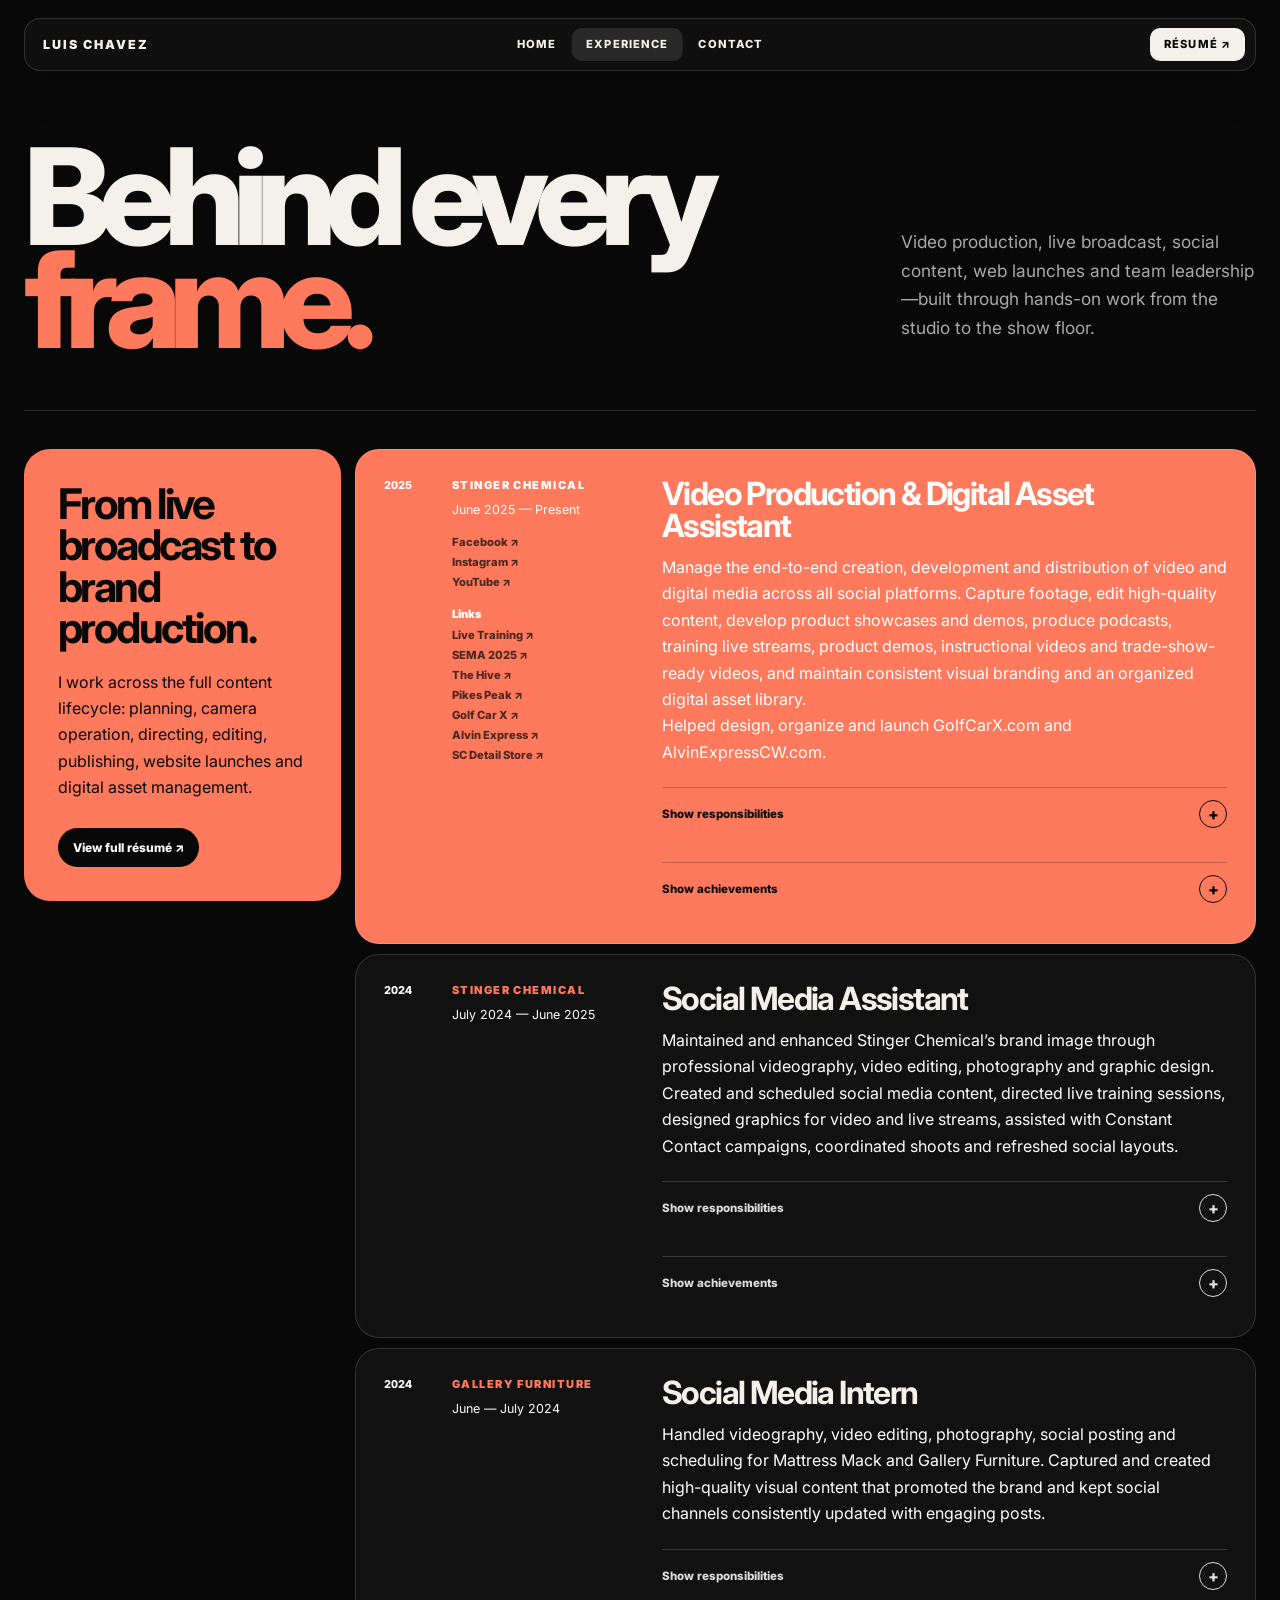
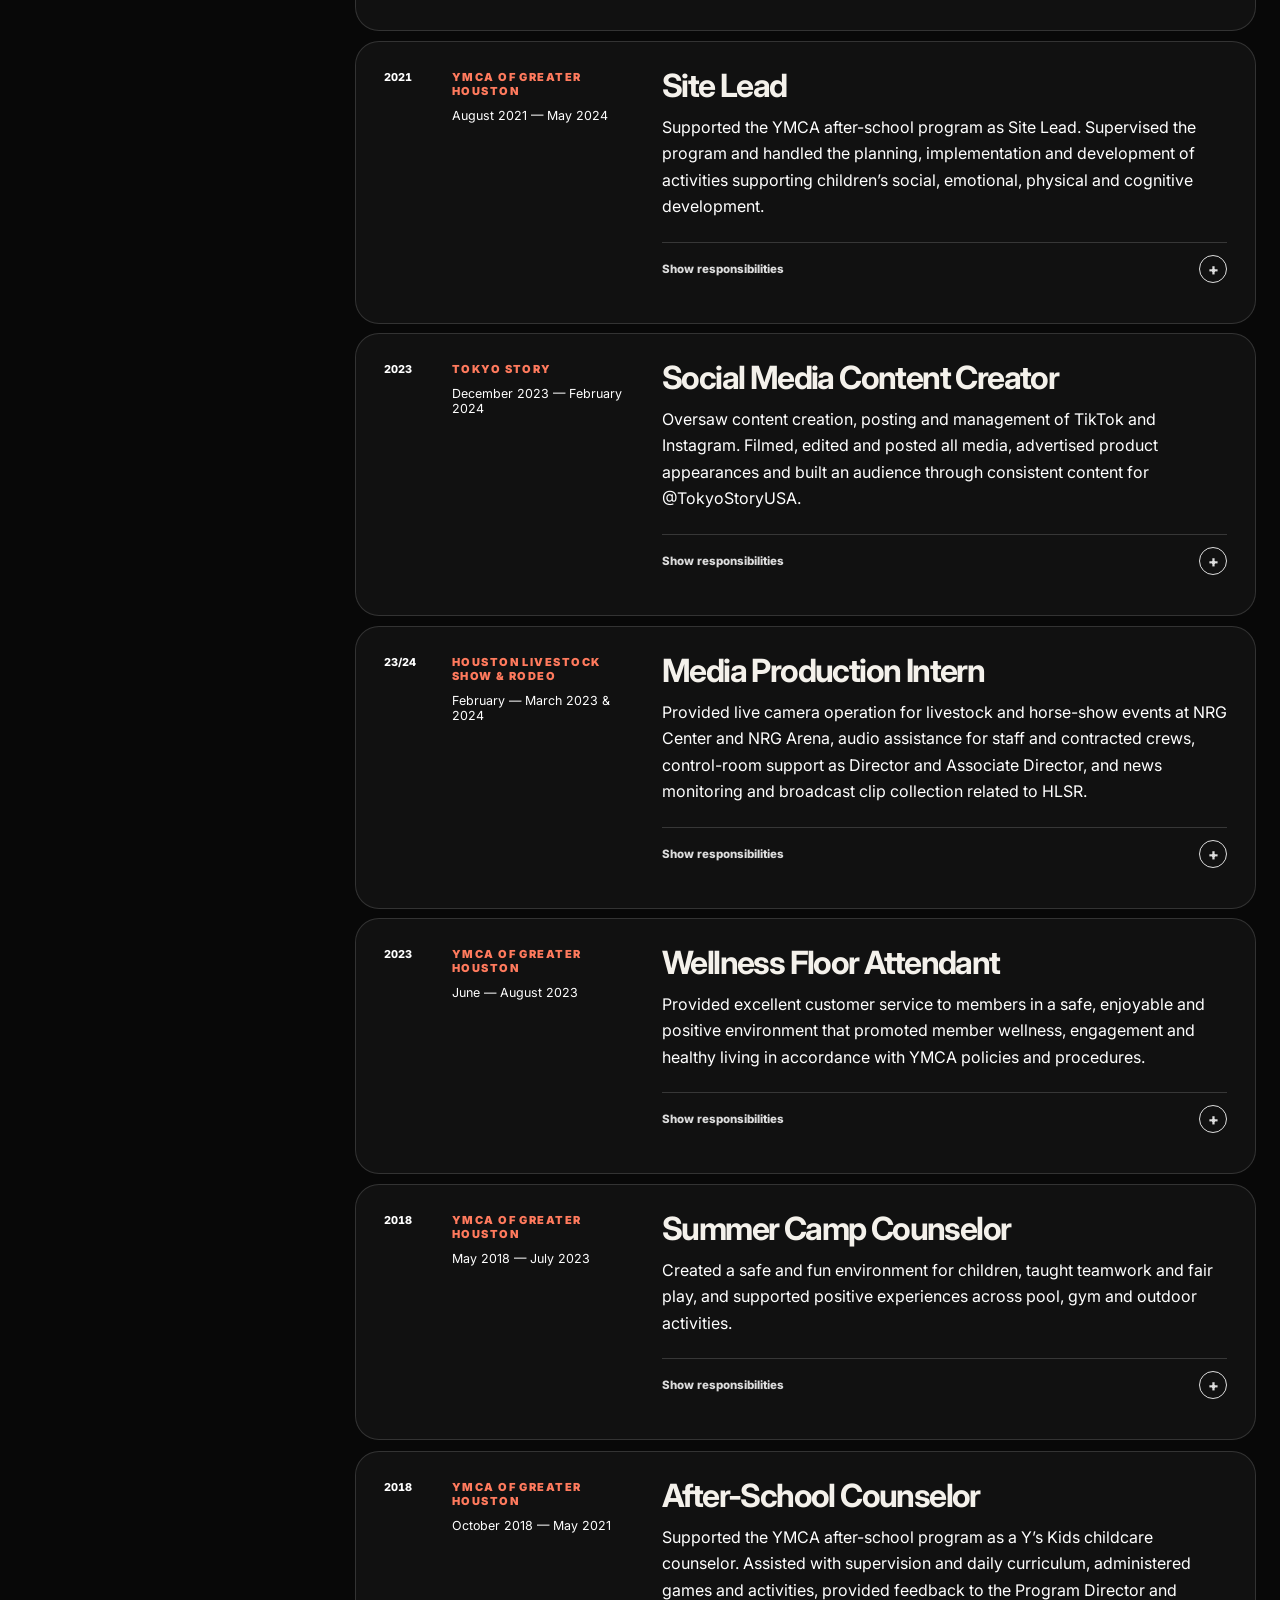
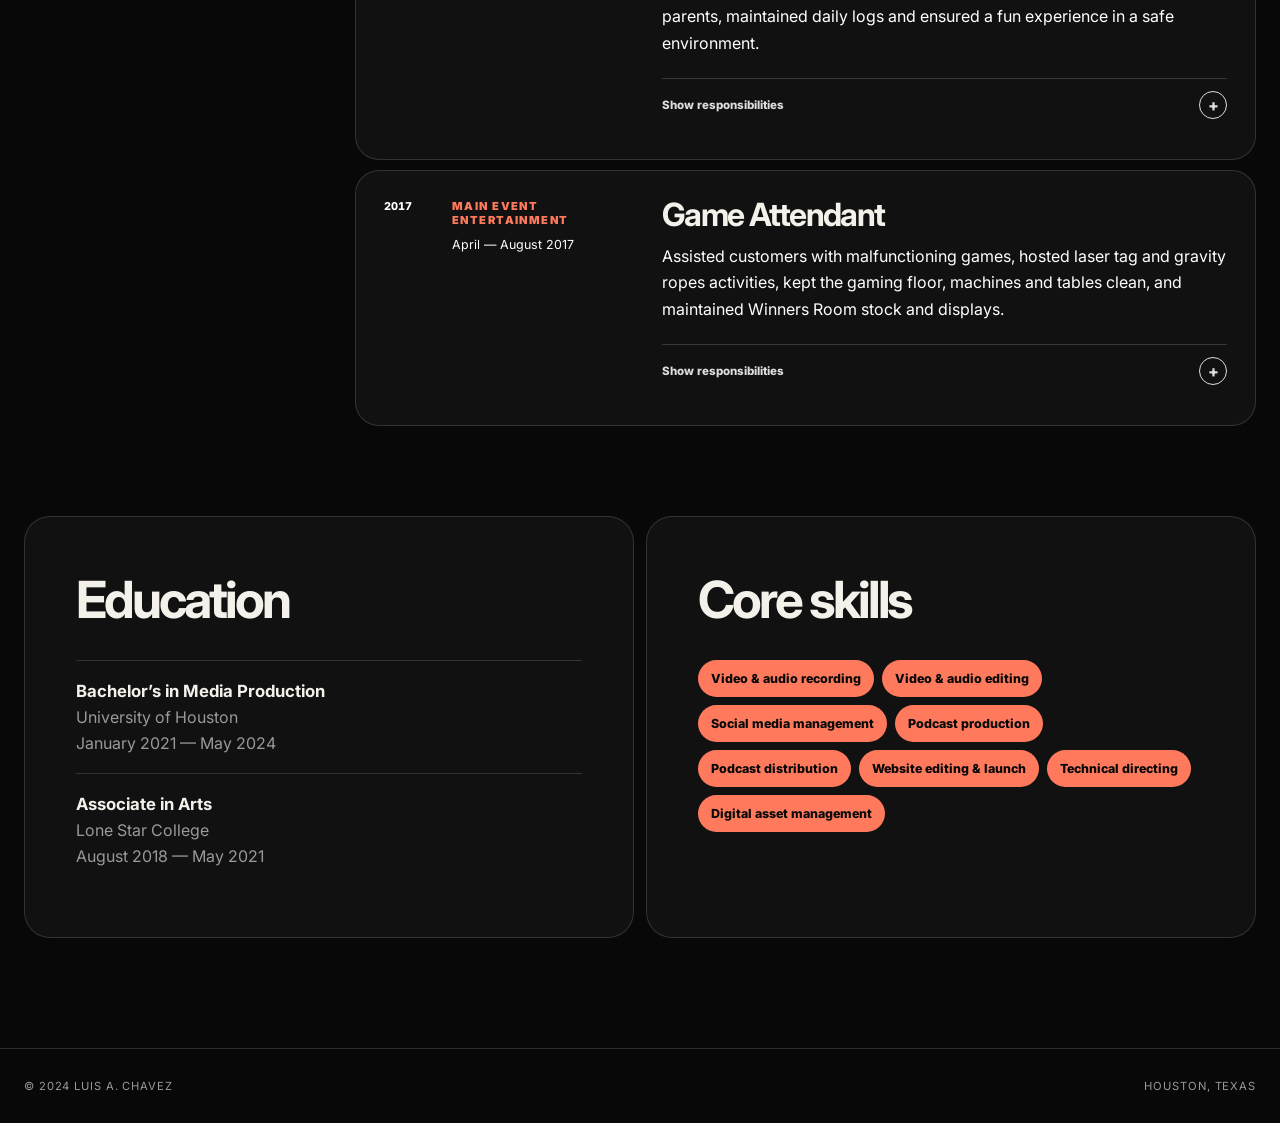
==== experience.html @ 6d3840b0 "New Portfolio Layout" ====
<!doctype html>
<html lang="en">
<head>
  <meta charset="utf-8">
  <meta name="viewport" content="width=device-width,initial-scale=1">
  <meta name="description" content="Professional experience of Houston media production specialist Luis Chavez.">
  <title>Experience — Luis Chavez</title>
  <link rel="preconnect" href="https://fonts.googleapis.com">
  <link rel="preconnect" href="https://fonts.gstatic.com" crossorigin>
  <link href="https://fonts.googleapis.com/css2?family=Inter:wght@400;600;800;900&display=swap" rel="stylesheet">
  <link rel="stylesheet" href="styles.css">
</head>
<body>
  <header class="site-header">
    <nav class="nav-shell" aria-label="Primary navigation">
      <a class="brand" href="index.html">Luis Chavez</a>
      <div class="nav-links nav-center">
        <a class="nav-link" href="index.html">Home</a>
        <a class="nav-link active" href="experience.html">Experience</a>
        <button class="contact-trigger" type="button">Contact</button>
      </div>
      <a class="resume-link" href="assets/Luis-Chavez-Resume.pdf" target="_blank">Résumé ↗</a>
    </nav>
  </header>

  <main class="experience-page">
    <section class="experience-hero">
      <h1>Behind every<br><em>frame.</em></h1>
      <p>Video production, live broadcast, social content, web launches and team leadership—built through hands-on work from the studio to the show floor.</p>
    </section>

    <section class="career-layout">
      <aside class="career-summary">
        <h2>From live broadcast to brand production.</h2>
        <p>I work across the full content lifecycle: planning, camera operation, directing, editing, publishing, website launches and digital asset management.</p>
        <a href="assets/Luis-Chavez-Resume.pdf" target="_blank">View full résumé ↗</a>
      </aside>

      <div class="experience-list" aria-label="Professional experience">
        <article class="role featured-role">
          <span class="role-number">2025</span>
          <div class="role-meta"><span class="role-company">Stinger Chemical</span><span class="role-date">June 2025 — Present</span><div class="company-links"><a href="https://www.facebook.com/StingerChemicals/" target="_blank" rel="noopener">Facebook ↗</a><a href="https://www.instagram.com/stingerchemicals" target="_blank" rel="noopener">Instagram ↗</a><a href="https://www.youtube.com/@stingerchemical" target="_blank" rel="noopener">YouTube ↗</a></div><div class="role-work-links"><span>Links</span><a href="https://www.youtube.com/@stingerchemical/streams" target="_blank" rel="noopener">Live Training ↗</a><a href="https://www.youtube.com/live/Hy9Nc084BDc?si=Mvj7WKtp6MxL7tVA" target="_blank" rel="noopener">SEMA 2025 ↗</a><a href="https://youtube.com/playlist?list=PLmn5A3rLXNUBpi6mNTQ6FqtA9tXo6eHY5&amp;si=DA62KOtz_3HTT7ke" target="_blank" rel="noopener">The Hive ↗</a><a href="https://youtu.be/uBp9tTCdJpw?si=ZR0ub0nMTmma9aj3" target="_blank" rel="noopener">Pikes Peak ↗</a><a href="https://www.golfcarx.com/" target="_blank" rel="noopener">Golf Car X ↗</a><a href="https://alvinexpresscw.com/" target="_blank" rel="noopener">Alvin Express ↗</a><a href="https://www.instagram.com/scdetailstore" target="_blank" rel="noopener">SC Detail Store ↗</a></div></div>
          <div class="role-content"><h2>Video Production & Digital Asset Assistant</h2><p>Manage the end-to-end creation, development and distribution of video and digital media across all social platforms. Capture footage, edit high-quality content, develop product showcases and demos, produce podcasts, training live streams, product demos, instructional videos and trade-show-ready videos, and maintain consistent visual branding and an organized digital asset library.</p><p>Helped design, organize and launch GolfCarX.com and AlvinExpressCW.com.</p><ul class="role-highlights" data-label="responsibilities"><li>Supportive Script Editor</li><li>Content Manager/Creator</li><li>Digital Asset Manager</li><li>Media Training when Needed</li></ul><ul class="role-highlights" data-label="achievements"><li>Organized All Video Assets</li><li>Maintain Audience Retention and Growth</li><li>SEMA 2025</li><li>Edit and Release Pikes Peak Documentary</li><li>Launch Golf Car X Website</li><li>Launched the <a href="https://www.instagram.com/scdetailstore" target="_blank" rel="noopener">SC Detail Store Instagram page ↗</a></li><li>Fully Feature Complete Podcast Studio</li><li>Gain Monetization on Instagram</li></ul></div>
        </article>

        <article class="role">
          <span class="role-number">2024</span>
          <div class="role-meta"><span class="role-company">Stinger Chemical</span><span class="role-date">July 2024 — June 2025</span></div>
          <div class="role-content"><h2>Social Media Assistant</h2><p>Maintained and enhanced Stinger Chemical’s brand image through professional videography, video editing, photography and graphic design. Created and scheduled social media content, directed live training sessions, designed graphics for video and live streams, assisted with Constant Contact campaigns, coordinated shoots and refreshed social layouts.</p><ul class="role-highlights" data-label="responsibilities"><li>Technical Director</li><li>Script Writer</li><li>Content Manager/Creator</li></ul><ul class="role-highlights" data-label="achievements"><li>Launched The Hive podcast</li><li>Launched Live Training</li><li>Established a uniform social footprint</li><li>Consolidated social platforms</li></ul></div>
        </article>

        <article class="role">
          <span class="role-number">2024</span>
          <div class="role-meta"><span class="role-company">Gallery Furniture</span><span class="role-date">June — July 2024</span></div>
          <div class="role-content"><h2>Social Media Intern</h2><p>Handled videography, video editing, photography, social posting and scheduling for Mattress Mack and Gallery Furniture. Captured and created high-quality visual content that promoted the brand and kept social channels consistently updated with engaging posts.</p><ul class="role-highlights"><li>Videography</li><li>Video Editing</li><li>Photography</li><li>Social Posting</li><li>Content Scheduling</li></ul></div>
        </article>

        <article class="role">
          <span class="role-number">2021</span>
          <div class="role-meta"><span class="role-company">YMCA of Greater Houston</span><span class="role-date">August 2021 — May 2024</span></div>
          <div class="role-content"><h2>Site Lead</h2><p>Supported the YMCA after-school program as Site Lead. Supervised the program and handled the planning, implementation and development of activities supporting children’s social, emotional, physical and cognitive development.</p><ul class="role-highlights"><li>Program Supervision</li><li>Activity Planning</li><li>Program Implementation</li><li>Child Development Support</li></ul></div>
        </article>

        <article class="role">
          <span class="role-number">2023</span>
          <div class="role-meta"><span class="role-company">Tokyo Story</span><span class="role-date">December 2023 — February 2024</span></div>
          <div class="role-content"><h2>Social Media Content Creator</h2><p>Oversaw content creation, posting and management of TikTok and Instagram. Filmed, edited and posted all media, advertised product appearances and built an audience through consistent content for @TokyoStoryUSA.</p><ul class="role-highlights"><li>Content Creation</li><li>Filming & Editing</li><li>TikTok Management</li><li>Instagram Management</li><li>Product Promotion</li></ul></div>
        </article>

        <article class="role">
          <span class="role-number">23/24</span>
          <div class="role-meta"><span class="role-company">Houston Livestock Show & Rodeo</span><span class="role-date">February — March 2023 & 2024</span></div>
          <div class="role-content"><h2>Media Production Intern</h2><p>Provided live camera operation for livestock and horse-show events at NRG Center and NRG Arena, audio assistance for staff and contracted crews, control-room support as Director and Associate Director, and news monitoring and broadcast clip collection related to HLSR.</p><ul class="role-highlights"><li>Live Camera Operation</li><li>Audio Assistance</li><li>Director</li><li>Associate Director</li><li>News Monitoring</li><li>Broadcast Clip Collection</li></ul></div>
        </article>

        <article class="role">
          <span class="role-number">2023</span>
          <div class="role-meta"><span class="role-company">YMCA of Greater Houston</span><span class="role-date">June — August 2023</span></div>
          <div class="role-content"><h2>Wellness Floor Attendant</h2><p>Provided excellent customer service to members in a safe, enjoyable and positive environment that promoted member wellness, engagement and healthy living in accordance with YMCA policies and procedures.</p><ul class="role-highlights"><li>Customer Service</li><li>Member Wellness</li><li>Member Engagement</li><li>Safe Environment</li></ul></div>
        </article>

        <article class="role">
          <span class="role-number">2018</span>
          <div class="role-meta"><span class="role-company">YMCA of Greater Houston</span><span class="role-date">May 2018 — July 2023</span></div>
          <div class="role-content"><h2>Summer Camp Counselor</h2><p>Created a safe and fun environment for children, taught teamwork and fair play, and supported positive experiences across pool, gym and outdoor activities.</p><ul class="role-highlights"><li>Safe Camp Environment</li><li>Teamwork Skills</li><li>Fair Play</li><li>Pool, Gym & Outdoor Activities</li></ul></div>
        </article>

        <article class="role">
          <span class="role-number">2018</span>
          <div class="role-meta"><span class="role-company">YMCA of Greater Houston</span><span class="role-date">October 2018 — May 2021</span></div>
          <div class="role-content"><h2>After-School Counselor</h2><p>Supported the YMCA after-school program as a Y’s Kids childcare counselor. Assisted with supervision and daily curriculum, administered games and activities, provided feedback to the Program Director and parents, maintained daily logs and ensured a fun experience in a safe environment.</p><ul class="role-highlights"><li>Participant Supervision</li><li>Games & Activities</li><li>Daily Curriculum</li><li>Parent Feedback</li><li>Daily Logs</li></ul></div>
        </article>

        <article class="role">
          <span class="role-number">2017</span>
          <div class="role-meta"><span class="role-company">Main Event Entertainment</span><span class="role-date">April — August 2017</span></div>
          <div class="role-content"><h2>Game Attendant</h2><p>Assisted customers with malfunctioning games, hosted laser tag and gravity ropes activities, kept the gaming floor, machines and tables clean, and maintained Winners Room stock and displays.</p><ul class="role-highlights"><li>Game Assistance</li><li>Laser Tag Host</li><li>Gravity Ropes Host</li><li>Floor Maintenance</li><li>Winners Room Stock</li></ul></div>
        </article>
      </div>
    </section>

    <section class="resume-details">
      <div class="education-panel"><h2>Education</h2><div class="education-item"><strong>Bachelor’s in Media Production</strong><span>University of Houston</span><span>January 2021 — May 2024</span></div><div class="education-item"><strong>Associate in Arts</strong><span>Lone Star College</span><span>August 2018 — May 2021</span></div></div>
      <div class="capabilities-panel"><h2>Core skills</h2><div class="capability-list"><span>Video & audio recording</span><span>Video & audio editing</span><span>Social media management</span><span>Podcast production</span><span>Podcast distribution</span><span>Website editing & launch</span><span>Technical directing</span><span>Digital asset management</span></div></div>
    </section>
  </main>

  <footer class="site-footer"><span>© 2024 Luis A. Chavez</span><span>Houston, Texas</span></footer>
  <div class="contact-modal" role="dialog" aria-modal="true" aria-labelledby="contact-title" aria-hidden="true"><div class="modal-card"><button class="modal-close" type="button" aria-label="Close contact dialog">×</button><h2 id="contact-title">Get in touch.</h2><p>Open to full-time opportunities, production collaborations and conversations about compelling visual work.</p><div class="contact-actions"><a href="mailto:luischaveza05@gmail.com">Email Luis</a><a href="tel:+17138268886">Call Luis</a><a href="https://www.linkedin.com/in/luis-chavez-1a1b941b1/" target="_blank" rel="noopener">LinkedIn ↗</a><a href="https://www.youtube.com/@lac2517" target="_blank" rel="noopener">YouTube ↗</a></div></div></div>
  <script src="site.js"></script>
</body>
</html>
---- styles.css ----
:root{--ink:#080808;--surface:#111;--paper:#f4f1eb;--pink:#ff5d73;--muted:#999;--line:rgba(255,255,255,.15);--radius:28px}*{box-sizing:border-box}html{scroll-behavior:smooth}body{margin:0;background:var(--ink);color:var(--paper);font-family:Inter,"Helvetica Neue",Arial,sans-serif;font-synthesis:none}body.modal-open{overflow:hidden}a{color:inherit}button,a{touch-action:manipulation}.site-header{position:fixed;top:0;left:0;right:0;z-index:50;padding:18px 24px}.nav-shell{max-width:1440px;margin:auto;display:flex;align-items:center;justify-content:space-between;gap:24px;padding:9px 10px 9px 18px;background:rgba(18,18,18,.72);border:1px solid rgba(255,255,255,.14);border-radius:16px;box-shadow:0 12px 40px rgba(0,0,0,.22);backdrop-filter:blur(22px) saturate(150%)}.brand{text-decoration:none;font-size:.78rem;font-weight:900;letter-spacing:.16em;text-transform:uppercase}.brand:before{content:"●";margin-right:9px;color:var(--pink)}.nav-links{display:flex;align-items:center;gap:2px}.nav-link,.contact-trigger,.resume-link{border:0;background:transparent;color:var(--paper);padding:11px 14px;border-radius:10px;text-decoration:none;font:800 .7rem/1 Inter,sans-serif;letter-spacing:.1em;text-transform:uppercase;cursor:pointer;transition:background .2s,color .2s}.nav-link:hover,.contact-trigger:hover,.nav-link.active{background:rgba(255,255,255,.1)}.resume-link{background:var(--paper);color:var(--ink)}.resume-link:hover{background:var(--pink)}main{max-width:1440px;margin:auto;padding:0 24px 100px}.hero{min-height:92vh;display:grid;grid-template-columns:1.45fr .55fr;gap:50px;align-items:end;padding:150px 0 80px;border-bottom:1px solid var(--line)}.eyebrow{margin:0 0 22px;font-size:.7rem;font-weight:800;letter-spacing:.16em;text-transform:uppercase;color:var(--muted)}.status-dot{display:inline-block;width:7px;height:7px;margin-right:9px;border-radius:50%;background:#71e693;box-shadow:0 0 0 5px rgba(113,230,147,.12)}h1{margin:0;font-size:clamp(5rem,10.5vw,10.5rem);font-weight:800;line-height:.77;letter-spacing:-.09em}h1 em{color:var(--pink);font-style:normal}.hero-side{padding-bottom:12px}.hero-kicker{margin:0 0 12px;font-size:.72rem;font-weight:900;letter-spacing:.13em;text-transform:uppercase;color:var(--pink)}.hero-copy{max-width:440px;margin:0;font-size:clamp(1.05rem,1.5vw,1.3rem);line-height:1.55;color:#c8c8c8;letter-spacing:-.02em}.hero-actions{display:flex;flex-wrap:wrap;gap:9px;margin-top:30px}.hero-actions a,.hero-contact{padding:13px 15px;border:1px solid var(--line);border-radius:999px;background:transparent;color:var(--paper);font:700 .75rem Inter;text-decoration:none;text-transform:none;letter-spacing:0}.hero-actions a{background:var(--paper);color:var(--ink)}.hero-actions span{margin-left:20px}.section-head{display:flex;justify-content:space-between;align-items:end;gap:24px;padding:110px 0 28px}.section-head h2{margin:4px 0 0;font-size:clamp(2.6rem,5vw,5.2rem);letter-spacing:-.065em}.section-head p{max-width:420px;margin:0;color:var(--muted);line-height:1.55}.section-number{font:700 .65rem Inter;letter-spacing:.14em;text-transform:uppercase;color:var(--pink)}.bento{display:grid;grid-template-columns:repeat(4,1fr);grid-template-rows:repeat(3,minmax(200px,1fr));gap:12px;min-height:810px}.project{position:relative;overflow:hidden;display:flex;align-items:flex-end;border:1px solid var(--line);border-radius:var(--radius);text-decoration:none;background:var(--surface);isolation:isolate;transform:translateZ(0)}.project img{position:absolute;inset:0;width:100%;height:100%;object-fit:cover;filter:saturate(.8) contrast(1.04);transition:transform .7s cubic-bezier(.16,1,.3,1),filter .4s}.project:after{content:"";position:absolute;inset:0;z-index:-1;background:linear-gradient(180deg,rgba(0,0,0,.03) 20%,rgba(0,0,0,.9) 100%);transition:background .4s}.project:hover img{transform:scale(1.055);filter:saturate(1.05) contrast(1.02)}.project:hover:after{background:linear-gradient(180deg,rgba(0,0,0,0) 10%,rgba(0,0,0,.82) 100%)}.project-info{position:relative;width:100%;padding:24px;color:white}.project-meta{display:block;margin-bottom:8px;font-size:.62rem;font-weight:800;letter-spacing:.15em;text-transform:uppercase;color:#efb9c1}.project-title{display:flex;align-items:end;justify-content:space-between;gap:10px;font-size:clamp(1.2rem,1.8vw,1.8rem);font-weight:800;letter-spacing:-.045em}.project-title span:last-child{display:grid;place-items:center;width:38px;height:38px;flex:0 0 38px;border:1px solid rgba(255,255,255,.35);border-radius:50%;font-size:1rem;transition:transform .25s,background .25s,color .25s}.project:hover .project-title span:last-child{transform:rotate(45deg);background:var(--paper);color:var(--ink)}.p1{grid-column:span 2}.p2{grid-row:span 2}.p6{grid-row:span 2}.p7{grid-column:span 2}.type-card{background:var(--pink);color:var(--ink)}.type-card:before{content:"";position:absolute;width:260px;height:260px;right:-90px;top:-100px;border:1px solid rgba(0,0,0,.28);border-radius:50%;box-shadow:0 0 0 35px rgba(0,0,0,.05),0 0 0 70px rgba(0,0,0,.04)}.type-card:after{display:none}.type-card .project-info,.type-card .project-meta{color:var(--ink)}.type-card .project-meta{opacity:.58}.type-card .project-title span:last-child{border-color:rgba(0,0,0,.35)}.type-card:hover .project-title span:last-child{background:var(--ink);color:var(--paper)}.about{display:grid;grid-template-columns:.72fr 1.28fr;gap:12px;margin-top:120px}.portrait-card,.about-card{position:relative;border:1px solid var(--line);border-radius:var(--radius);overflow:hidden;background:var(--surface)}.portrait-card{min-height:620px}.portrait-card:after{content:"";position:absolute;inset:0;background:linear-gradient(180deg,transparent 55%,rgba(0,0,0,.75))}.portrait-card img{width:100%;height:100%;display:block;object-fit:cover;object-position:center top;filter:grayscale(20%)}.portrait-label{position:absolute;left:25px;bottom:24px;z-index:2;font-size:.68rem;font-weight:800;line-height:1.45;letter-spacing:.12em;text-transform:uppercase}.about-card{padding:clamp(32px,5vw,72px)}.about-card .eyebrow{margin-top:40px}.about-card h2{max-width:780px;margin:0 0 28px;font-size:clamp(2.8rem,5vw,5.4rem);line-height:.94;letter-spacing:-.07em}.about-card>p{margin:0 0 17px;max-width:760px;color:#aaa;font-size:1.04rem;line-height:1.7}.skills{display:grid;grid-template-columns:repeat(2,1fr);gap:0;margin-top:42px;border-top:1px solid var(--line);border-left:1px solid var(--line)}.skill{padding:21px;border-right:1px solid var(--line);border-bottom:1px solid var(--line)}.skill strong{display:block;margin-bottom:8px;font-size:.68rem;letter-spacing:.12em;text-transform:uppercase;color:var(--pink)}.skill span{color:#aaa;line-height:1.5;font-size:.9rem}.experience-hero{min-height:58vh;display:flex;flex-direction:column;justify-content:end;padding:150px 0 70px;border-bottom:1px solid var(--line)}.experience-list{display:grid;gap:0}.role{display:grid;grid-template-columns:.55fr 1.45fr;gap:32px;padding:44px 0;border-bottom:1px solid var(--line);background:transparent}.role-company{font-size:.69rem;font-weight:900;letter-spacing:.13em;text-transform:uppercase;color:var(--pink)}.role-date{display:block;margin-top:10px;color:var(--muted);font-size:.78rem}.role h2{margin:0 0 14px;font-size:clamp(1.7rem,3vw,3rem);letter-spacing:-.05em}.role p{max-width:800px;margin:0;color:#aaa;line-height:1.65}.contact-modal{position:fixed;inset:0;z-index:100;display:none;place-items:center;padding:24px;background:rgba(0,0,0,.72);backdrop-filter:blur(14px)}.contact-modal.open{display:grid}.modal-card{position:relative;width:min(720px,100%);padding:clamp(36px,6vw,74px);border:1px solid rgba(0,0,0,.35);border-radius:32px;background:var(--pink);color:var(--ink);box-shadow:0 40px 100px rgba(0,0,0,.5)}.modal-close{position:absolute;top:20px;right:20px;width:44px;height:44px;border:1px solid rgba(0,0,0,.4);border-radius:50%;background:transparent;font-size:1.4rem;cursor:pointer}.modal-card .eyebrow{color:var(--ink);opacity:.55}.modal-card h2{margin:0 0 20px;font-size:clamp(3.5rem,8vw,7rem);line-height:.8;letter-spacing:-.08em}.modal-card p{max-width:500px;line-height:1.55}.contact-actions{display:flex;flex-wrap:wrap;gap:9px;margin-top:32px}.contact-actions a{padding:13px 16px;border:1px solid rgba(0,0,0,.45);border-radius:999px;background:transparent;font-weight:800;text-decoration:none}.contact-actions a:first-child{background:var(--ink);color:var(--paper)}.site-footer{max-width:1440px;margin:auto;padding:30px 24px;border-top:1px solid var(--line);display:flex;justify-content:space-between;color:var(--muted);font-size:.7rem;letter-spacing:.08em;text-transform:uppercase}@media(max-width:820px){.site-header{padding:12px}.nav-shell{padding-left:14px}.brand{font-size:.68rem}.nav-link{display:none}.nav-links{gap:2px}.contact-trigger,.resume-link{padding:10px 9px;font-size:.62rem}main{padding:0 14px 70px}.hero{min-height:90vh;grid-template-columns:1fr;gap:35px;padding:130px 0 55px}.hero-side{max-width:620px}.section-head{align-items:start;flex-direction:column;padding-top:80px}.bento{grid-template-columns:repeat(2,1fr);grid-template-rows:none;min-height:0}.project,.p1,.p2,.p6,.p7{grid-column:auto;grid-row:auto;min-height:260px}.p1,.p7{grid-column:span 2}.about{grid-template-columns:1fr;margin-top:80px}.portrait-card{min-height:500px}.role{grid-template-columns:1fr;gap:18px}.site-footer{padding:22px 14px}}@media(max-width:520px){h1{font-size:4.2rem}.hero-actions{align-items:flex-start;flex-direction:column}.bento{grid-template-columns:1fr}.project,.p1,.p7{grid-column:auto;min-height:330px}.project-title{font-size:1.45rem}.skills{grid-template-columns:1fr}.portrait-card{min-height:430px}.site-footer{gap:14px;flex-direction:column}}
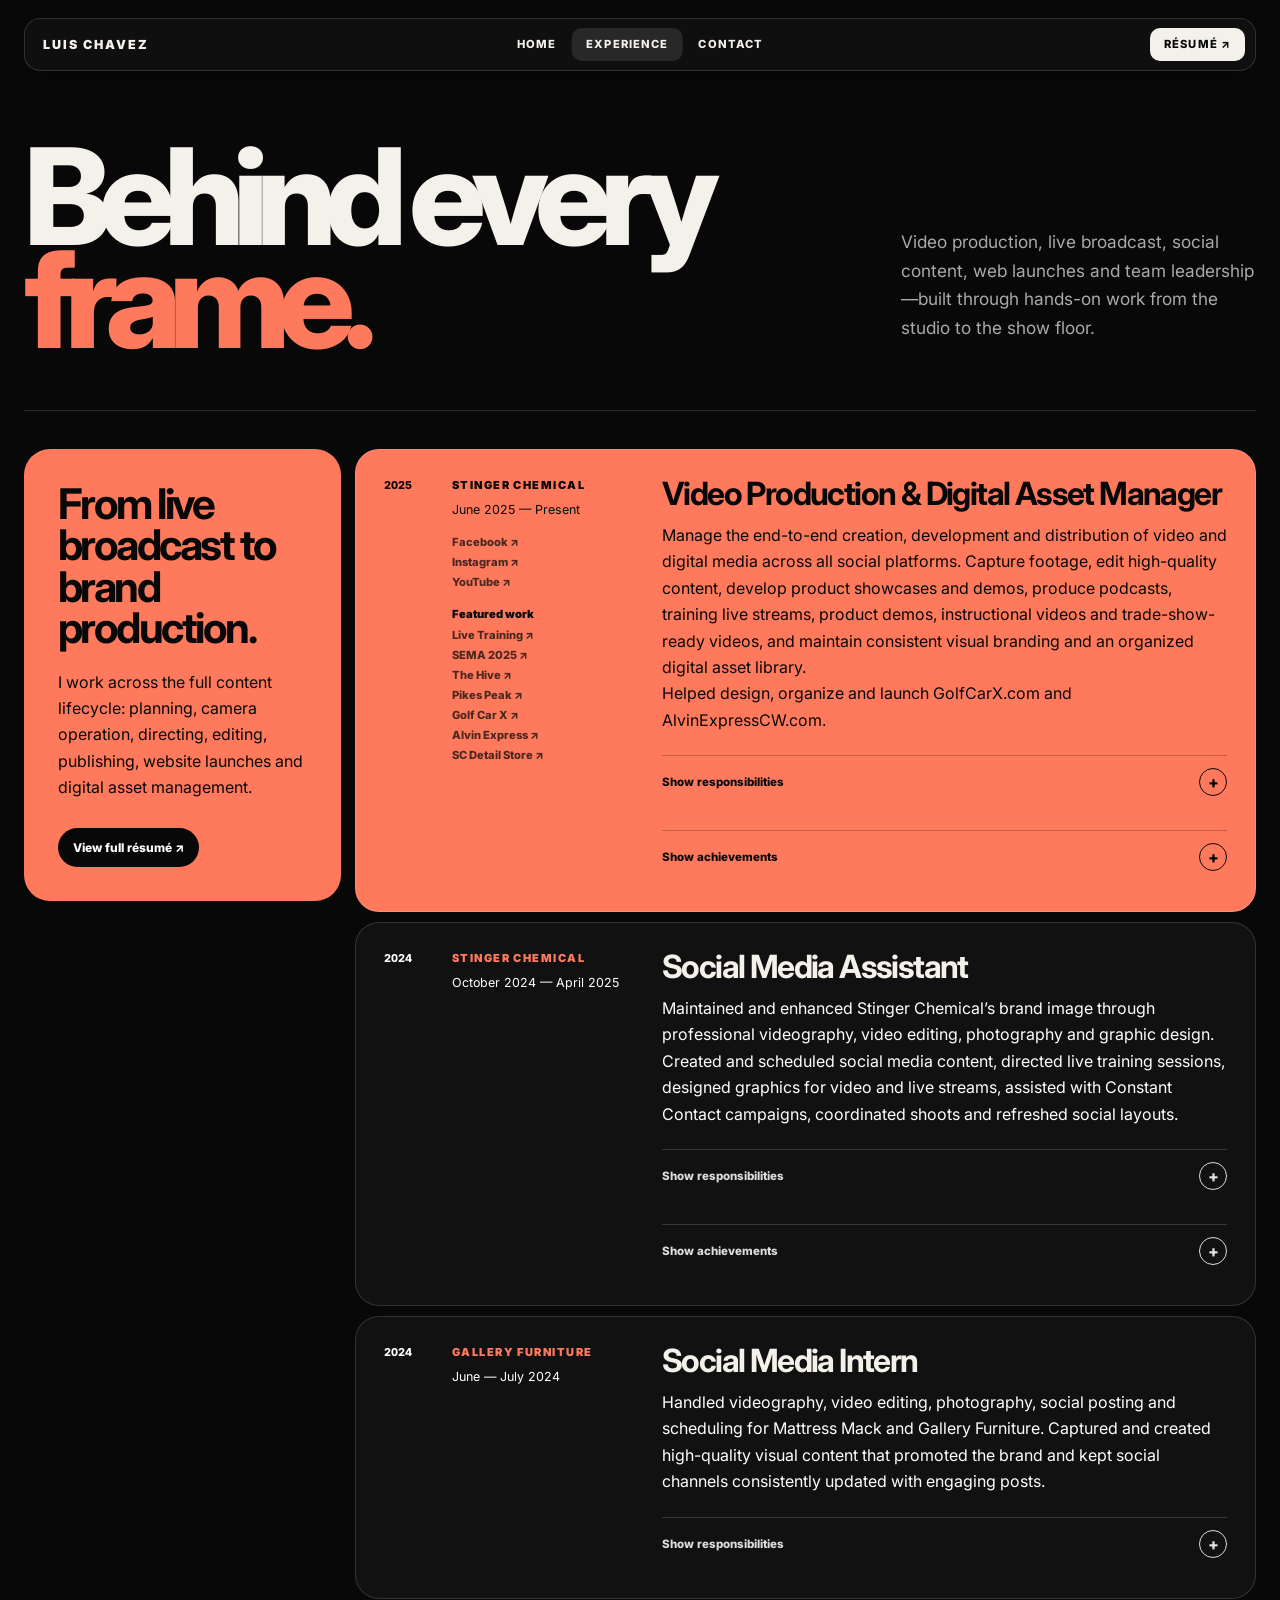
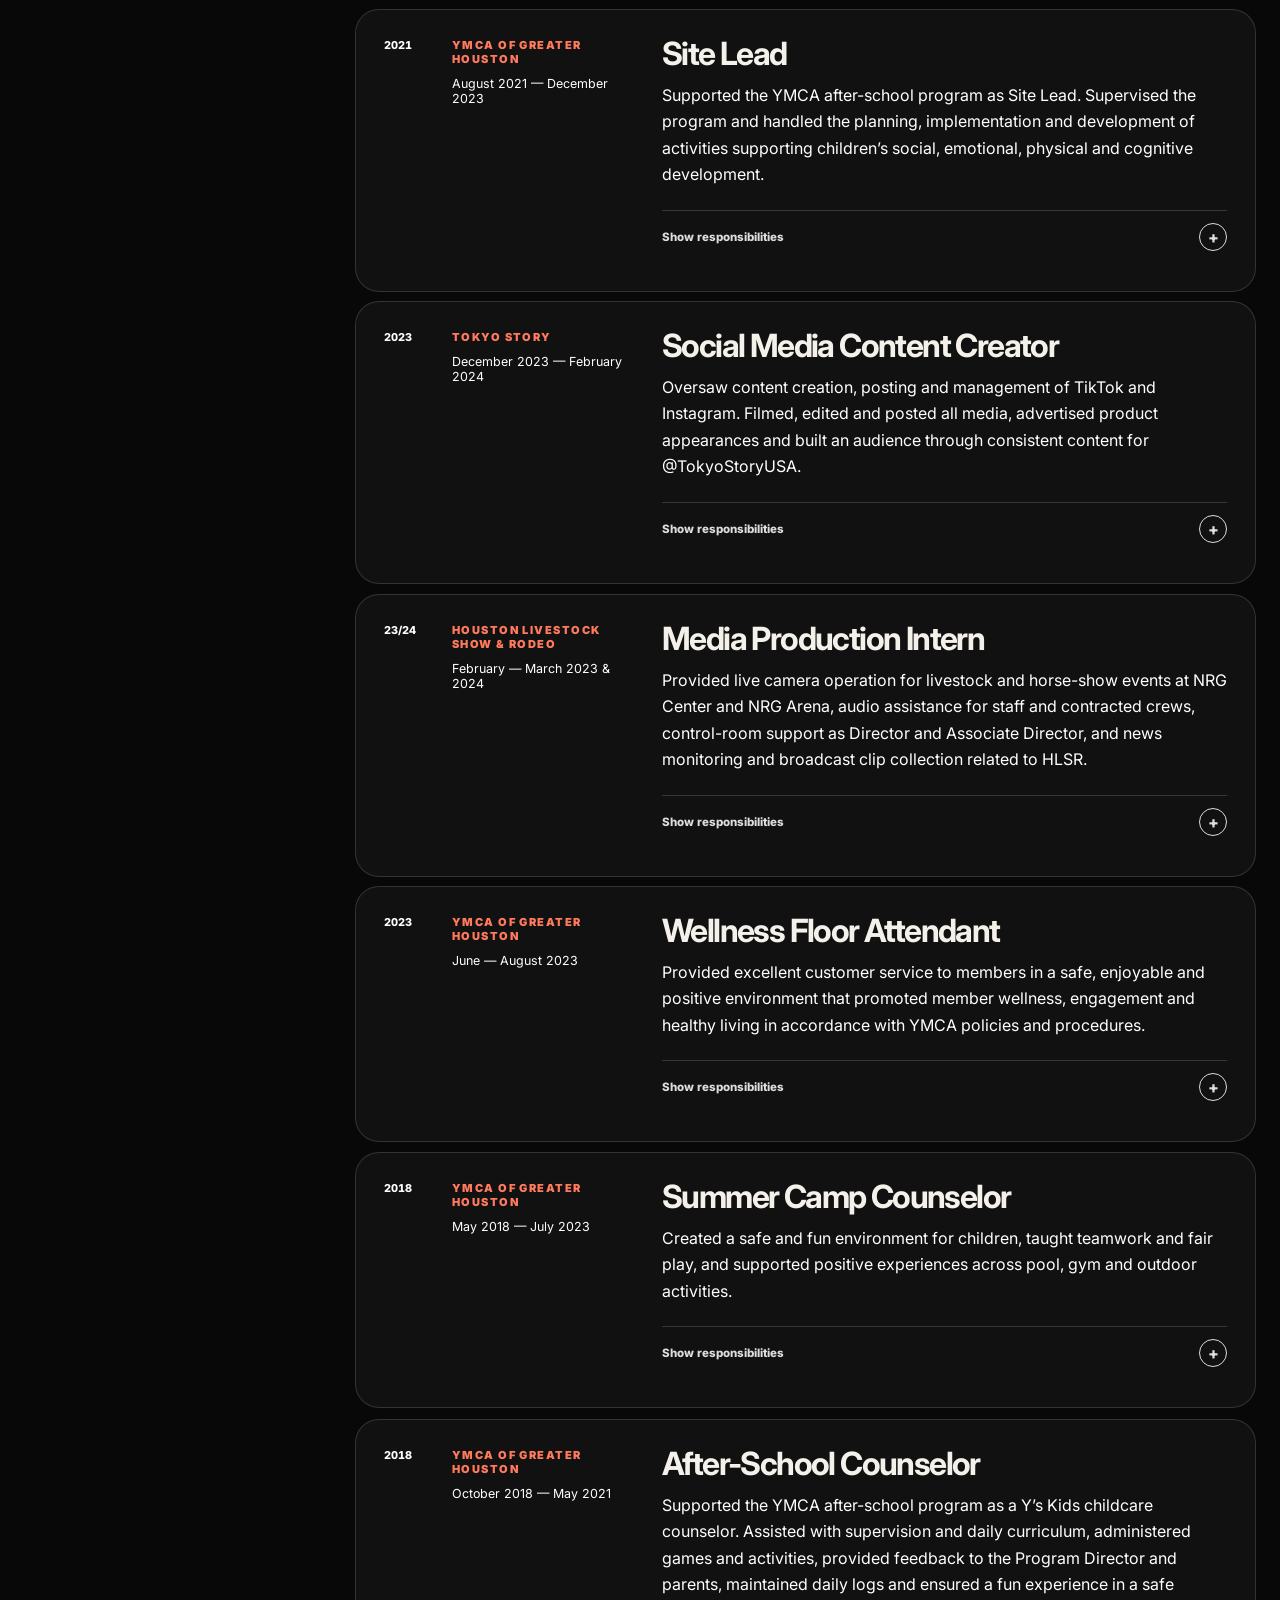
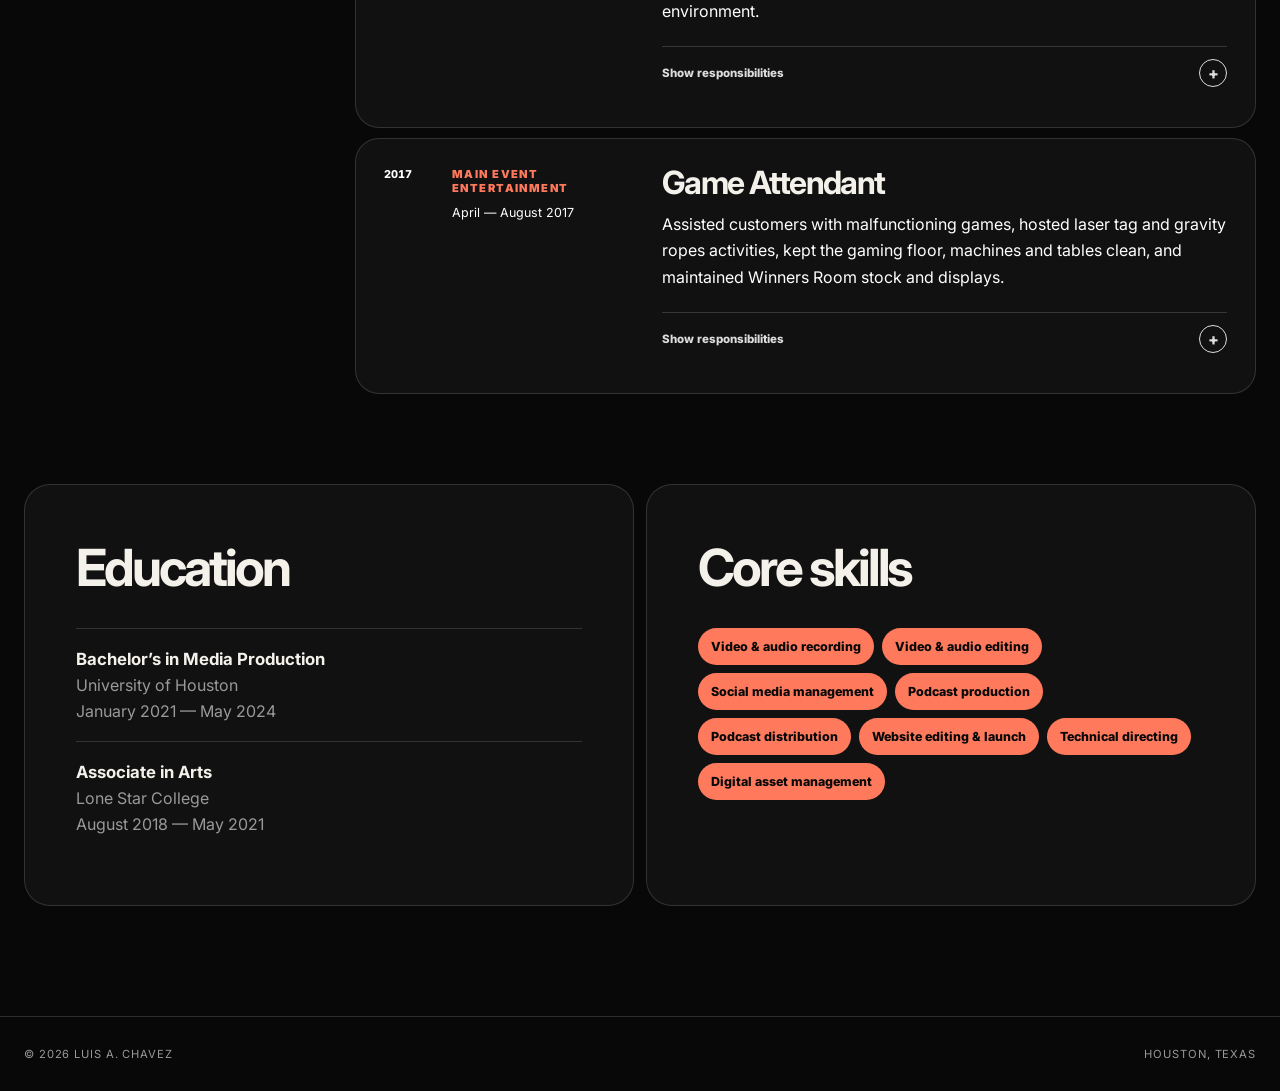
==== commit dc9d7229: "Update" ====
--- a/experience.html
+++ b/experience.html
@@ -1,112 +1,519 @@
 <!doctype html>
 <html lang="en">
+
 <head>
+  <!-- ============================================
+       META / SEO
+       ============================================ -->
   <meta charset="utf-8">
   <meta name="viewport" content="width=device-width,initial-scale=1">
   <meta name="description" content="Professional experience of Houston media production specialist Luis Chavez.">
   <title>Experience — Luis Chavez</title>
+
+  <!-- ============================================
+       FONTS (Google Fonts: Inter)
+       ============================================ -->
   <link rel="preconnect" href="https://fonts.googleapis.com">
   <link rel="preconnect" href="https://fonts.gstatic.com" crossorigin>
   <link href="https://fonts.googleapis.com/css2?family=Inter:wght@400;600;800;900&display=swap" rel="stylesheet">
+
+  <!-- ============================================
+       STYLESHEET
+       ============================================ -->
   <link rel="stylesheet" href="styles.css">
 </head>
+
 <body>
+
+  <!-- ============================================
+       SITE HEADER / NAVIGATION
+       ============================================ -->
   <header class="site-header">
     <nav class="nav-shell" aria-label="Primary navigation">
+
+      <!-- Brand / logo -->
       <a class="brand" href="index.html">Luis Chavez</a>
+
+      <!-- Center nav links -->
       <div class="nav-links nav-center">
         <a class="nav-link" href="index.html">Home</a>
         <a class="nav-link active" href="experience.html">Experience</a>
         <button class="contact-trigger" type="button">Contact</button>
       </div>
+
+      <!-- Résumé button -->
       <a class="resume-link" href="assets/Luis-Chavez-Resume.pdf" target="_blank">Résumé ↗</a>
+
     </nav>
   </header>
 
+
   <main class="experience-page">
+
+    <!-- ============================================
+         EXPERIENCE HERO
+         ============================================ -->
     <section class="experience-hero">
       <h1>Behind every<br><em>frame.</em></h1>
-      <p>Video production, live broadcast, social content, web launches and team leadership—built through hands-on work from the studio to the show floor.</p>
+      <p>
+        Video production, live broadcast, social content, web launches and team leadership—built
+        through hands-on work from the studio to the show floor.
+      </p>
     </section>
 
+
+    <!-- ============================================
+         CAREER LAYOUT: summary (left) + job list (right)
+         ============================================ -->
     <section class="career-layout">
+
+      <!-- Career summary sidebar -->
       <aside class="career-summary">
         <h2>From live broadcast to brand production.</h2>
-        <p>I work across the full content lifecycle: planning, camera operation, directing, editing, publishing, website launches and digital asset management.</p>
+        <p>
+          I work across the full content lifecycle: planning, camera operation, directing, editing,
+          publishing, website launches and digital asset management.
+        </p>
         <a href="assets/Luis-Chavez-Resume.pdf" target="_blank">View full résumé ↗</a>
       </aside>
 
+      <!-- Job list -->
       <div class="experience-list" aria-label="Professional experience">
+
+        <!-- ------------------------------------------
+             JOB: Stinger Chemical — Video Production & Digital Asset Manager (featured)
+             ------------------------------------------ -->
         <article class="role featured-role">
           <span class="role-number">2025</span>
-          <div class="role-meta"><span class="role-company">Stinger Chemical</span><span class="role-date">June 2025 — Present</span><div class="company-links"><a href="https://www.facebook.com/StingerChemicals/" target="_blank" rel="noopener">Facebook ↗</a><a href="https://www.instagram.com/stingerchemicals" target="_blank" rel="noopener">Instagram ↗</a><a href="https://www.youtube.com/@stingerchemical" target="_blank" rel="noopener">YouTube ↗</a></div><div class="role-work-links"><span>Links</span><a href="https://www.youtube.com/@stingerchemical/streams" target="_blank" rel="noopener">Live Training ↗</a><a href="https://www.youtube.com/live/Hy9Nc084BDc?si=Mvj7WKtp6MxL7tVA" target="_blank" rel="noopener">SEMA 2025 ↗</a><a href="https://youtube.com/playlist?list=PLmn5A3rLXNUBpi6mNTQ6FqtA9tXo6eHY5&amp;si=DA62KOtz_3HTT7ke" target="_blank" rel="noopener">The Hive ↗</a><a href="https://youtu.be/uBp9tTCdJpw?si=ZR0ub0nMTmma9aj3" target="_blank" rel="noopener">Pikes Peak ↗</a><a href="https://www.golfcarx.com/" target="_blank" rel="noopener">Golf Car X ↗</a><a href="https://alvinexpresscw.com/" target="_blank" rel="noopener">Alvin Express ↗</a><a href="https://www.instagram.com/scdetailstore" target="_blank" rel="noopener">SC Detail Store ↗</a></div></div>
-          <div class="role-content"><h2>Video Production & Digital Asset Assistant</h2><p>Manage the end-to-end creation, development and distribution of video and digital media across all social platforms. Capture footage, edit high-quality content, develop product showcases and demos, produce podcasts, training live streams, product demos, instructional videos and trade-show-ready videos, and maintain consistent visual branding and an organized digital asset library.</p><p>Helped design, organize and launch GolfCarX.com and AlvinExpressCW.com.</p><ul class="role-highlights" data-label="responsibilities"><li>Supportive Script Editor</li><li>Content Manager/Creator</li><li>Digital Asset Manager</li><li>Media Training when Needed</li></ul><ul class="role-highlights" data-label="achievements"><li>Organized All Video Assets</li><li>Maintain Audience Retention and Growth</li><li>SEMA 2025</li><li>Edit and Release Pikes Peak Documentary</li><li>Launch Golf Car X Website</li><li>Launched the <a href="https://www.instagram.com/scdetailstore" target="_blank" rel="noopener">SC Detail Store Instagram page ↗</a></li><li>Fully Feature Complete Podcast Studio</li><li>Gain Monetization on Instagram</li></ul></div>
-        </article>
-
+
+          <!-- Left column: company, dates, links -->
+          <div class="role-meta">
+            <span class="role-company">Stinger Chemical</span>
+            <span class="role-date">June 2025 — Present</span>
+
+            <!-- Company social links -->
+            <div class="company-links">
+              <a href="https://www.facebook.com/StingerChemicals/" target="_blank" rel="noopener">Facebook ↗</a>
+              <a href="https://www.instagram.com/stingerchemicals" target="_blank" rel="noopener">Instagram ↗</a>
+              <a href="https://www.youtube.com/@stingerchemical" target="_blank" rel="noopener">YouTube ↗</a>
+            </div>
+
+            <!-- Featured work links -->
+            <div class="role-work-links">
+              <span>Featured work</span>
+              <a href="https://www.youtube.com/@stingerchemical/streams" target="_blank" rel="noopener">Live Training ↗</a>
+              <a href="https://www.youtube.com/live/Hy9Nc084BDc?si=Mvj7WKtp6MxL7tVA" target="_blank" rel="noopener">SEMA 2025 ↗</a>
+              <a href="https://youtube.com/playlist?list=PLmn5A3rLXNUBpi6mNTQ6FqtA9tXo6eHY5&amp;si=DA62KOtz_3HTT7ke" target="_blank" rel="noopener">The Hive ↗</a>
+              <a href="https://youtu.be/uBp9tTCdJpw?si=ZR0ub0nMTmma9aj3" target="_blank" rel="noopener">Pikes Peak ↗</a>
+              <a href="https://www.golfcarx.com/" target="_blank" rel="noopener">Golf Car X ↗</a>
+              <a href="https://alvinexpresscw.com/" target="_blank" rel="noopener">Alvin Express ↗</a>
+              <a href="https://www.instagram.com/scdetailstore" target="_blank" rel="noopener">SC Detail Store ↗</a>
+            </div>
+          </div>
+
+          <!-- Right column: title, description, highlights -->
+          <div class="role-content">
+            <h2>Video Production &amp; Digital Asset Manager</h2>
+
+            <p>
+              Manage the end-to-end creation, development and distribution of video and digital media
+              across all social platforms. Capture footage, edit high-quality content, develop product
+              showcases and demos, produce podcasts, training live streams, product demos,
+              instructional videos and trade-show-ready videos, and maintain consistent visual
+              branding and an organized digital asset library.
+            </p>
+
+            <p>Helped design, organize and launch GolfCarX.com and AlvinExpressCW.com.</p>
+
+            <!-- Responsibilities -->
+            <ul class="role-highlights" data-label="responsibilities">
+              <li>Supportive Script Editor</li>
+              <li>Content Manager/Creator</li>
+              <li>Digital Asset Manager</li>
+              <li>Media Training as Needed</li>
+            </ul>
+
+            <!-- Achievements -->
+            <ul class="role-highlights" data-label="achievements">
+              <li>Organized All Video Assets</li>
+              <li>Maintained Audience Retention and Growth</li>
+              <li>SEMA 2025</li>
+              <li>Edited and Released the Pikes Peak Documentary</li>
+              <li>Launched the Golf Car X Website</li>
+              <li>Launched the <a href="https://www.instagram.com/scdetailstore" target="_blank" rel="noopener">SC Detail Store Instagram page ↗</a></li>
+              <li>Built a Fully Featured Podcast Studio</li>
+              <li>Gained Monetization on Instagram</li>
+            </ul>
+          </div>
+        </article>
+
+
+        <!-- ------------------------------------------
+             JOB: Stinger Chemical — Social Media Assistant
+             ------------------------------------------ -->
         <article class="role">
           <span class="role-number">2024</span>
-          <div class="role-meta"><span class="role-company">Stinger Chemical</span><span class="role-date">July 2024 — June 2025</span></div>
-          <div class="role-content"><h2>Social Media Assistant</h2><p>Maintained and enhanced Stinger Chemical’s brand image through professional videography, video editing, photography and graphic design. Created and scheduled social media content, directed live training sessions, designed graphics for video and live streams, assisted with Constant Contact campaigns, coordinated shoots and refreshed social layouts.</p><ul class="role-highlights" data-label="responsibilities"><li>Technical Director</li><li>Script Writer</li><li>Content Manager/Creator</li></ul><ul class="role-highlights" data-label="achievements"><li>Launched The Hive podcast</li><li>Launched Live Training</li><li>Established a uniform social footprint</li><li>Consolidated social platforms</li></ul></div>
-        </article>
-
+
+          <div class="role-meta">
+            <span class="role-company">Stinger Chemical</span>
+            <span class="role-date">October 2024 — April 2025</span>
+          </div>
+
+          <div class="role-content">
+            <h2>Social Media Assistant</h2>
+
+            <p>
+              Maintained and enhanced Stinger Chemical’s brand image through professional videography,
+              video editing, photography and graphic design. Created and scheduled social media
+              content, directed live training sessions, designed graphics for video and live streams,
+              assisted with Constant Contact campaigns, coordinated shoots and refreshed social
+              layouts.
+            </p>
+
+            <ul class="role-highlights" data-label="responsibilities">
+              <li>Technical Director</li>
+              <li>Script Writer</li>
+              <li>Content Manager/Creator</li>
+            </ul>
+
+            <ul class="role-highlights" data-label="achievements">
+              <li>SEMA 2024</li>
+              <li>Launched The Hive podcast</li>
+              <li>Launched Live Training</li>
+              <li>Established a uniform social footprint</li>
+              <li>Consolidated social platforms</li>
+            </ul>
+          </div>
+        </article>
+
+
+        <!-- ------------------------------------------
+             JOB: Gallery Furniture — Social Media Intern
+             ------------------------------------------ -->
         <article class="role">
           <span class="role-number">2024</span>
-          <div class="role-meta"><span class="role-company">Gallery Furniture</span><span class="role-date">June — July 2024</span></div>
-          <div class="role-content"><h2>Social Media Intern</h2><p>Handled videography, video editing, photography, social posting and scheduling for Mattress Mack and Gallery Furniture. Captured and created high-quality visual content that promoted the brand and kept social channels consistently updated with engaging posts.</p><ul class="role-highlights"><li>Videography</li><li>Video Editing</li><li>Photography</li><li>Social Posting</li><li>Content Scheduling</li></ul></div>
-        </article>
-
+
+          <div class="role-meta">
+            <span class="role-company">Gallery Furniture</span>
+            <span class="role-date">June — July 2024</span>
+          </div>
+
+          <div class="role-content">
+            <h2>Social Media Intern</h2>
+
+            <p>
+              Handled videography, video editing, photography, social posting and scheduling for
+              Mattress Mack and Gallery Furniture. Captured and created high-quality visual content
+              that promoted the brand and kept social channels consistently updated with engaging
+              posts.
+            </p>
+
+            <ul class="role-highlights">
+              <li>Videography</li>
+              <li>Video Editing</li>
+              <li>Photography</li>
+              <li>Social Posting</li>
+              <li>Content Scheduling</li>
+            </ul>
+          </div>
+        </article>
+
+
+        <!-- ------------------------------------------
+             JOB: YMCA of Greater Houston — Site Lead
+             ------------------------------------------ -->
         <article class="role">
           <span class="role-number">2021</span>
-          <div class="role-meta"><span class="role-company">YMCA of Greater Houston</span><span class="role-date">August 2021 — May 2024</span></div>
-          <div class="role-content"><h2>Site Lead</h2><p>Supported the YMCA after-school program as Site Lead. Supervised the program and handled the planning, implementation and development of activities supporting children’s social, emotional, physical and cognitive development.</p><ul class="role-highlights"><li>Program Supervision</li><li>Activity Planning</li><li>Program Implementation</li><li>Child Development Support</li></ul></div>
-        </article>
-
+
+          <div class="role-meta">
+            <span class="role-company">YMCA of Greater Houston</span>
+            <span class="role-date">August 2021 — December 2023</span>
+          </div>
+
+          <div class="role-content">
+            <h2>Site Lead</h2>
+
+            <p>
+              Supported the YMCA after-school program as Site Lead. Supervised the program and handled
+              the planning, implementation and development of activities supporting children’s social,
+              emotional, physical and cognitive development.
+            </p>
+
+            <ul class="role-highlights">
+              <li>Program Supervision</li>
+              <li>Activity Planning</li>
+              <li>Program Implementation</li>
+              <li>Child Development Support</li>
+            </ul>
+          </div>
+        </article>
+
+
+        <!-- ------------------------------------------
+             JOB: Tokyo Story — Social Media Content Creator
+             ------------------------------------------ -->
         <article class="role">
           <span class="role-number">2023</span>
-          <div class="role-meta"><span class="role-company">Tokyo Story</span><span class="role-date">December 2023 — February 2024</span></div>
-          <div class="role-content"><h2>Social Media Content Creator</h2><p>Oversaw content creation, posting and management of TikTok and Instagram. Filmed, edited and posted all media, advertised product appearances and built an audience through consistent content for @TokyoStoryUSA.</p><ul class="role-highlights"><li>Content Creation</li><li>Filming & Editing</li><li>TikTok Management</li><li>Instagram Management</li><li>Product Promotion</li></ul></div>
-        </article>
-
+
+          <div class="role-meta">
+            <span class="role-company">Tokyo Story</span>
+            <span class="role-date">December 2023 — February 2024</span>
+          </div>
+
+          <div class="role-content">
+            <h2>Social Media Content Creator</h2>
+
+            <p>
+              Oversaw content creation, posting and management of TikTok and Instagram. Filmed, edited
+              and posted all media, advertised product appearances and built an audience through
+              consistent content for @TokyoStoryUSA.
+            </p>
+
+            <ul class="role-highlights">
+              <li>Content Creation</li>
+              <li>Filming &amp; Editing</li>
+              <li>TikTok Management</li>
+              <li>Instagram Management</li>
+              <li>Product Promotion</li>
+            </ul>
+          </div>
+        </article>
+
+
+        <!-- ------------------------------------------
+             JOB: Houston Livestock Show & Rodeo — Media Production Intern
+             ------------------------------------------ -->
         <article class="role">
           <span class="role-number">23/24</span>
-          <div class="role-meta"><span class="role-company">Houston Livestock Show & Rodeo</span><span class="role-date">February — March 2023 & 2024</span></div>
-          <div class="role-content"><h2>Media Production Intern</h2><p>Provided live camera operation for livestock and horse-show events at NRG Center and NRG Arena, audio assistance for staff and contracted crews, control-room support as Director and Associate Director, and news monitoring and broadcast clip collection related to HLSR.</p><ul class="role-highlights"><li>Live Camera Operation</li><li>Audio Assistance</li><li>Director</li><li>Associate Director</li><li>News Monitoring</li><li>Broadcast Clip Collection</li></ul></div>
-        </article>
-
+
+          <div class="role-meta">
+            <span class="role-company">Houston Livestock Show &amp; Rodeo</span>
+            <span class="role-date">February — March 2023 &amp; 2024</span>
+          </div>
+
+          <div class="role-content">
+            <h2>Media Production Intern</h2>
+
+            <p>
+              Provided live camera operation for livestock and horse-show events at NRG Center and NRG
+              Arena, audio assistance for staff and contracted crews, control-room support as Director
+              and Associate Director, and news monitoring and broadcast clip collection related to
+              HLSR.
+            </p>
+
+            <ul class="role-highlights">
+              <li>Live Camera Operation</li>
+              <li>Audio Assistance</li>
+              <li>Director</li>
+              <li>Associate Director</li>
+              <li>News Monitoring</li>
+              <li>Broadcast Clip Collection</li>
+            </ul>
+          </div>
+        </article>
+
+
+        <!-- ------------------------------------------
+             JOB: YMCA of Greater Houston — Wellness Floor Attendant
+             ------------------------------------------ -->
         <article class="role">
           <span class="role-number">2023</span>
-          <div class="role-meta"><span class="role-company">YMCA of Greater Houston</span><span class="role-date">June — August 2023</span></div>
-          <div class="role-content"><h2>Wellness Floor Attendant</h2><p>Provided excellent customer service to members in a safe, enjoyable and positive environment that promoted member wellness, engagement and healthy living in accordance with YMCA policies and procedures.</p><ul class="role-highlights"><li>Customer Service</li><li>Member Wellness</li><li>Member Engagement</li><li>Safe Environment</li></ul></div>
-        </article>
-
+
+          <div class="role-meta">
+            <span class="role-company">YMCA of Greater Houston</span>
+            <span class="role-date">June — August 2023</span>
+          </div>
+
+          <div class="role-content">
+            <h2>Wellness Floor Attendant</h2>
+
+            <p>
+              Provided excellent customer service to members in a safe, enjoyable and positive
+              environment that promoted member wellness, engagement and healthy living in accordance
+              with YMCA policies and procedures.
+            </p>
+
+            <ul class="role-highlights">
+              <li>Customer Service</li>
+              <li>Member Wellness</li>
+              <li>Member Engagement</li>
+              <li>Safe Environment</li>
+            </ul>
+          </div>
+        </article>
+
+
+        <!-- ------------------------------------------
+             JOB: YMCA of Greater Houston — Summer Camp Counselor
+             ------------------------------------------ -->
         <article class="role">
           <span class="role-number">2018</span>
-          <div class="role-meta"><span class="role-company">YMCA of Greater Houston</span><span class="role-date">May 2018 — July 2023</span></div>
-          <div class="role-content"><h2>Summer Camp Counselor</h2><p>Created a safe and fun environment for children, taught teamwork and fair play, and supported positive experiences across pool, gym and outdoor activities.</p><ul class="role-highlights"><li>Safe Camp Environment</li><li>Teamwork Skills</li><li>Fair Play</li><li>Pool, Gym & Outdoor Activities</li></ul></div>
-        </article>
-
+
+          <div class="role-meta">
+            <span class="role-company">YMCA of Greater Houston</span>
+            <span class="role-date">May 2018 — July 2023</span>
+          </div>
+
+          <div class="role-content">
+            <h2>Summer Camp Counselor</h2>
+
+            <p>
+              Created a safe and fun environment for children, taught teamwork and fair play, and
+              supported positive experiences across pool, gym and outdoor activities.
+            </p>
+
+            <ul class="role-highlights">
+              <li>Safe Camp Environment</li>
+              <li>Teamwork Skills</li>
+              <li>Fair Play</li>
+              <li>Pool, Gym &amp; Outdoor Activities</li>
+            </ul>
+          </div>
+        </article>
+
+
+        <!-- ------------------------------------------
+             JOB: YMCA of Greater Houston — After-School Counselor
+             ------------------------------------------ -->
         <article class="role">
           <span class="role-number">2018</span>
-          <div class="role-meta"><span class="role-company">YMCA of Greater Houston</span><span class="role-date">October 2018 — May 2021</span></div>
-          <div class="role-content"><h2>After-School Counselor</h2><p>Supported the YMCA after-school program as a Y’s Kids childcare counselor. Assisted with supervision and daily curriculum, administered games and activities, provided feedback to the Program Director and parents, maintained daily logs and ensured a fun experience in a safe environment.</p><ul class="role-highlights"><li>Participant Supervision</li><li>Games & Activities</li><li>Daily Curriculum</li><li>Parent Feedback</li><li>Daily Logs</li></ul></div>
-        </article>
-
+
+          <div class="role-meta">
+            <span class="role-company">YMCA of Greater Houston</span>
+            <span class="role-date">October 2018 — May 2021</span>
+          </div>
+
+          <div class="role-content">
+            <h2>After-School Counselor</h2>
+
+            <p>
+              Supported the YMCA after-school program as a Y’s Kids childcare counselor. Assisted with
+              supervision and daily curriculum, administered games and activities, provided feedback
+              to the Program Director and parents, maintained daily logs and ensured a fun experience
+              in a safe environment.
+            </p>
+
+            <ul class="role-highlights">
+              <li>Participant Supervision</li>
+              <li>Games &amp; Activities</li>
+              <li>Daily Curriculum</li>
+              <li>Parent Feedback</li>
+              <li>Daily Logs</li>
+            </ul>
+          </div>
+        </article>
+
+
+        <!-- ------------------------------------------
+             JOB: Main Event Entertainment — Game Attendant
+             ------------------------------------------ -->
         <article class="role">
           <span class="role-number">2017</span>
-          <div class="role-meta"><span class="role-company">Main Event Entertainment</span><span class="role-date">April — August 2017</span></div>
-          <div class="role-content"><h2>Game Attendant</h2><p>Assisted customers with malfunctioning games, hosted laser tag and gravity ropes activities, kept the gaming floor, machines and tables clean, and maintained Winners Room stock and displays.</p><ul class="role-highlights"><li>Game Assistance</li><li>Laser Tag Host</li><li>Gravity Ropes Host</li><li>Floor Maintenance</li><li>Winners Room Stock</li></ul></div>
-        </article>
+
+          <div class="role-meta">
+            <span class="role-company">Main Event Entertainment</span>
+            <span class="role-date">April — August 2017</span>
+          </div>
+
+          <div class="role-content">
+            <h2>Game Attendant</h2>
+
+            <p>
+              Assisted customers with malfunctioning games, hosted laser tag and gravity ropes
+              activities, kept the gaming floor, machines and tables clean, and maintained Winners
+              Room stock and displays.
+            </p>
+
+            <ul class="role-highlights">
+              <li>Game Assistance</li>
+              <li>Laser Tag Host</li>
+              <li>Gravity Ropes Host</li>
+              <li>Floor Maintenance</li>
+              <li>Winners Room Stock</li>
+            </ul>
+          </div>
+        </article>
+
+      </div><!-- /.experience-list -->
+    </section>
+
+
+    <!-- ============================================
+         EDUCATION + CORE SKILLS
+         ============================================ -->
+    <section class="resume-details">
+
+      <!-- Education -->
+      <div class="education-panel">
+        <h2>Education</h2>
+
+        <div class="education-item">
+          <strong>Bachelor’s in Media Production</strong>
+          <span>University of Houston</span>
+          <span>January 2021 — May 2024</span>
+        </div>
+
+        <div class="education-item">
+          <strong>Associate in Arts</strong>
+          <span>Lone Star College</span>
+          <span>August 2018 — May 2021</span>
+        </div>
       </div>
+
+      <!-- Core skills -->
+      <div class="capabilities-panel">
+        <h2>Core skills</h2>
+
+        <div class="capability-list">
+          <span>Video &amp; audio recording</span>
+          <span>Video &amp; audio editing</span>
+          <span>Social media management</span>
+          <span>Podcast production</span>
+          <span>Podcast distribution</span>
+          <span>Website editing &amp; launch</span>
+          <span>Technical directing</span>
+          <span>Digital asset management</span>
+        </div>
+      </div>
+
     </section>
 
-    <section class="resume-details">
-      <div class="education-panel"><h2>Education</h2><div class="education-item"><strong>Bachelor’s in Media Production</strong><span>University of Houston</span><span>January 2021 — May 2024</span></div><div class="education-item"><strong>Associate in Arts</strong><span>Lone Star College</span><span>August 2018 — May 2021</span></div></div>
-      <div class="capabilities-panel"><h2>Core skills</h2><div class="capability-list"><span>Video & audio recording</span><span>Video & audio editing</span><span>Social media management</span><span>Podcast production</span><span>Podcast distribution</span><span>Website editing & launch</span><span>Technical directing</span><span>Digital asset management</span></div></div>
-    </section>
   </main>
 
-  <footer class="site-footer"><span>© 2024 Luis A. Chavez</span><span>Houston, Texas</span></footer>
-  <div class="contact-modal" role="dialog" aria-modal="true" aria-labelledby="contact-title" aria-hidden="true"><div class="modal-card"><button class="modal-close" type="button" aria-label="Close contact dialog">×</button><h2 id="contact-title">Get in touch.</h2><p>Open to full-time opportunities, production collaborations and conversations about compelling visual work.</p><div class="contact-actions"><a href="mailto:luischaveza05@gmail.com">Email Luis</a><a href="tel:+17138268886">Call Luis</a><a href="https://www.linkedin.com/in/luis-chavez-1a1b941b1/" target="_blank" rel="noopener">LinkedIn ↗</a><a href="https://www.youtube.com/@lac2517" target="_blank" rel="noopener">YouTube ↗</a></div></div></div>
+
+  <!-- ============================================
+       SITE FOOTER
+       ============================================ -->
+  <footer class="site-footer">
+    <span>© 2026 Luis A. Chavez</span>
+    <span>Houston, Texas</span>
+  </footer>
+
+
+  <!-- ============================================
+       CONTACT MODAL (opened by "Contact" buttons)
+       ============================================ -->
+  <div class="contact-modal" role="dialog" aria-modal="true" aria-labelledby="contact-title" aria-hidden="true">
+    <div class="modal-card">
+      <button class="modal-close" type="button" aria-label="Close contact dialog">×</button>
+
+      <h2 id="contact-title">Get in touch.</h2>
+      <p>Open to full-time opportunities, production collaborations and conversations about compelling visual work.</p>
+
+      <div class="contact-actions">
+        <a href="mailto:luischaveza05@gmail.com">Email Luis</a>
+        <a href="tel:+17138268886">Call Luis</a>
+        <a href="https://www.linkedin.com/in/luis-chavez-1a1b941b1/" target="_blank" rel="noopener">LinkedIn ↗</a>
+        <a href="https://www.youtube.com/@lac2517" target="_blank" rel="noopener">YouTube ↗</a>
+      </div>
+    </div>
+  </div>
+
+
+  <!-- ============================================
+       JAVASCRIPT
+       ============================================ -->
   <script src="site.js"></script>
+
 </body>
 </html>
--- a/styles.css
+++ b/styles.css
@@ -1 +1,902 @@
-:root{--ink:#080808;--surface:#111;--paper:#f4f1eb;--pink:#ff5d73;--muted:#999;--line:rgba(255,255,255,.15);--radius:28px}*{box-sizing:border-box}html{scroll-behavior:smooth}body{margin:0;background:var(--ink);color:var(--paper);font-family:Inter,"Helvetica Neue",Arial,sans-serif;font-synthesis:none}body.modal-open{overflow:hidden}a{color:inherit}button,a{touch-action:manipulation}.site-header{position:fixed;top:0;left:0;right:0;z-index:50;padding:18px 24px}.nav-shell{max-width:1440px;margin:auto;display:flex;align-items:center;justify-content:space-between;gap:24px;padding:9px 10px 9px 18px;background:rgba(18,18,18,.72);border:1px solid rgba(255,255,255,.14);border-radius:16px;box-shadow:0 12px 40px rgba(0,0,0,.22);backdrop-filter:blur(22px) saturate(150%)}.brand{text-decoration:none;font-size:.78rem;font-weight:900;letter-spacing:.16em;text-transform:uppercase}.brand:before{content:"●";margin-right:9px;color:var(--pink)}.nav-links{display:flex;align-items:center;gap:2px}.nav-link,.contact-trigger,.resume-link{border:0;background:transparent;color:var(--paper);padding:11px 14px;border-radius:10px;text-decoration:none;font:800 .7rem/1 Inter,sans-serif;letter-spacing:.1em;text-transform:uppercase;cursor:pointer;transition:background .2s,color .2s}.nav-link:hover,.contact-trigger:hover,.nav-link.active{background:rgba(255,255,255,.1)}.resume-link{background:var(--paper);color:var(--ink)}.resume-link:hover{background:var(--pink)}main{max-width:1440px;margin:auto;padding:0 24px 100px}.hero{min-height:92vh;display:grid;grid-template-columns:1.45fr .55fr;gap:50px;align-items:end;padding:150px 0 80px;border-bottom:1px solid var(--line)}.eyebrow{margin:0 0 22px;font-size:.7rem;font-weight:800;letter-spacing:.16em;text-transform:uppercase;color:var(--muted)}.status-dot{display:inline-block;width:7px;height:7px;margin-right:9px;border-radius:50%;background:#71e693;box-shadow:0 0 0 5px rgba(113,230,147,.12)}h1{margin:0;font-size:clamp(5rem,10.5vw,10.5rem);font-weight:800;line-height:.77;letter-spacing:-.09em}h1 em{color:var(--pink);font-style:normal}.hero-side{padding-bottom:12px}.hero-kicker{margin:0 0 12px;font-size:.72rem;font-weight:900;letter-spacing:.13em;text-transform:uppercase;color:var(--pink)}.hero-copy{max-width:440px;margin:0;font-size:clamp(1.05rem,1.5vw,1.3rem);line-height:1.55;color:#c8c8c8;letter-spacing:-.02em}.hero-actions{display:flex;flex-wrap:wrap;gap:9px;margin-top:30px}.hero-actions a,.hero-contact{padding:13px 15px;border:1px solid var(--line);border-radius:999px;background:transparent;color:var(--paper);font:700 .75rem Inter;text-decoration:none;text-transform:none;letter-spacing:0}.hero-actions a{background:var(--paper);color:var(--ink)}.hero-actions span{margin-left:20px}.section-head{display:flex;justify-content:space-between;align-items:end;gap:24px;padding:110px 0 28px}.section-head h2{margin:4px 0 0;font-size:clamp(2.6rem,5vw,5.2rem);letter-spacing:-.065em}.section-head p{max-width:420px;margin:0;color:var(--muted);line-height:1.55}.section-number{font:700 .65rem Inter;letter-spacing:.14em;text-transform:uppercase;color:var(--pink)}.bento{display:grid;grid-template-columns:repeat(4,1fr);grid-template-rows:repeat(3,minmax(200px,1fr));gap:12px;min-height:810px}.project{position:relative;overflow:hidden;display:flex;align-items:flex-end;border:1px solid var(--line);border-radius:var(--radius);text-decoration:none;background:var(--surface);isolation:isolate;transform:translateZ(0)}.project img{position:absolute;inset:0;width:100%;height:100%;object-fit:cover;filter:saturate(.8) contrast(1.04);transition:transform .7s cubic-bezier(.16,1,.3,1),filter .4s}.project:after{content:"";position:absolute;inset:0;z-index:-1;background:linear-gradient(180deg,rgba(0,0,0,.03) 20%,rgba(0,0,0,.9) 100%);transition:background .4s}.project:hover img{transform:scale(1.055);filter:saturate(1.05) contrast(1.02)}.project:hover:after{background:linear-gradient(180deg,rgba(0,0,0,0) 10%,rgba(0,0,0,.82) 100%)}.project-info{position:relative;width:100%;padding:24px;color:white}.project-meta{display:block;margin-bottom:8px;font-size:.62rem;font-weight:800;letter-spacing:.15em;text-transform:uppercase;color:#efb9c1}.project-title{display:flex;align-items:end;justify-content:space-between;gap:10px;font-size:clamp(1.2rem,1.8vw,1.8rem);font-weight:800;letter-spacing:-.045em}.project-title span:last-child{display:grid;place-items:center;width:38px;height:38px;flex:0 0 38px;border:1px solid rgba(255,255,255,.35);border-radius:50%;font-size:1rem;transition:transform .25s,background .25s,color .25s}.project:hover .project-title span:last-child{transform:rotate(45deg);background:var(--paper);color:var(--ink)}.p1{grid-column:span 2}.p2{grid-row:span 2}.p6{grid-row:span 2}.p7{grid-column:span 2}.type-card{background:var(--pink);color:var(--ink)}.type-card:before{content:"";position:absolute;width:260px;height:260px;right:-90px;top:-100px;border:1px solid rgba(0,0,0,.28);border-radius:50%;box-shadow:0 0 0 35px rgba(0,0,0,.05),0 0 0 70px rgba(0,0,0,.04)}.type-card:after{display:none}.type-card .project-info,.type-card .project-meta{color:var(--ink)}.type-card .project-meta{opacity:.58}.type-card .project-title span:last-child{border-color:rgba(0,0,0,.35)}.type-card:hover .project-title span:last-child{background:var(--ink);color:var(--paper)}.about{display:grid;grid-template-columns:.72fr 1.28fr;gap:12px;margin-top:120px}.portrait-card,.about-card{position:relative;border:1px solid var(--line);border-radius:var(--radius);overflow:hidden;background:var(--surface)}.portrait-card{min-height:620px}.portrait-card:after{content:"";position:absolute;inset:0;background:linear-gradient(180deg,transparent 55%,rgba(0,0,0,.75))}.portrait-card img{width:100%;height:100%;display:block;object-fit:cover;object-position:center top;filter:grayscale(20%)}.portrait-label{position:absolute;left:25px;bottom:24px;z-index:2;font-size:.68rem;font-weight:800;line-height:1.45;letter-spacing:.12em;text-transform:uppercase}.about-card{padding:clamp(32px,5vw,72px)}.about-card .eyebrow{margin-top:40px}.about-card h2{max-width:780px;margin:0 0 28px;font-size:clamp(2.8rem,5vw,5.4rem);line-height:.94;letter-spacing:-.07em}.about-card>p{margin:0 0 17px;max-width:760px;color:#aaa;font-size:1.04rem;line-height:1.7}.skills{display:grid;grid-template-columns:repeat(2,1fr);gap:0;margin-top:42px;border-top:1px solid var(--line);border-left:1px solid var(--line)}.skill{padding:21px;border-right:1px solid var(--line);border-bottom:1px solid var(--line)}.skill strong{display:block;margin-bottom:8px;font-size:.68rem;letter-spacing:.12em;text-transform:uppercase;color:var(--pink)}.skill span{color:#aaa;line-height:1.5;font-size:.9rem}.experience-hero{min-height:58vh;display:flex;flex-direction:column;justify-content:end;padding:150px 0 70px;border-bottom:1px solid var(--line)}.experience-list{display:grid;gap:0}.role{display:grid;grid-template-columns:.55fr 1.45fr;gap:32px;padding:44px 0;border-bottom:1px solid var(--line);background:transparent}.role-company{font-size:.69rem;font-weight:900;letter-spacing:.13em;text-transform:uppercase;color:var(--pink)}.role-date{display:block;margin-top:10px;color:var(--muted);font-size:.78rem}.role h2{margin:0 0 14px;font-size:clamp(1.7rem,3vw,3rem);letter-spacing:-.05em}.role p{max-width:800px;margin:0;color:#aaa;line-height:1.65}.contact-modal{position:fixed;inset:0;z-index:100;display:none;place-items:center;padding:24px;background:rgba(0,0,0,.72);backdrop-filter:blur(14px)}.contact-modal.open{display:grid}.modal-card{position:relative;width:min(720px,100%);padding:clamp(36px,6vw,74px);border:1px solid rgba(0,0,0,.35);border-radius:32px;background:var(--pink);color:var(--ink);box-shadow:0 40px 100px rgba(0,0,0,.5)}.modal-close{position:absolute;top:20px;right:20px;width:44px;height:44px;border:1px solid rgba(0,0,0,.4);border-radius:50%;background:transparent;font-size:1.4rem;cursor:pointer}.modal-card .eyebrow{color:var(--ink);opacity:.55}.modal-card h2{margin:0 0 20px;font-size:clamp(3.5rem,8vw,7rem);line-height:.8;letter-spacing:-.08em}.modal-card p{max-width:500px;line-height:1.55}.contact-actions{display:flex;flex-wrap:wrap;gap:9px;margin-top:32px}.contact-actions a{padding:13px 16px;border:1px solid rgba(0,0,0,.45);border-radius:999px;background:transparent;font-weight:800;text-decoration:none}.contact-actions a:first-child{background:var(--ink);color:var(--paper)}.site-footer{max-width:1440px;margin:auto;padding:30px 24px;border-top:1px solid var(--line);display:flex;justify-content:space-between;color:var(--muted);font-size:.7rem;letter-spacing:.08em;text-transform:uppercase}@media(max-width:820px){.site-header{padding:12px}.nav-shell{padding-left:14px}.brand{font-size:.68rem}.nav-link{display:none}.nav-links{gap:2px}.contact-trigger,.resume-link{padding:10px 9px;font-size:.62rem}main{padding:0 14px 70px}.hero{min-height:90vh;grid-template-columns:1fr;gap:35px;padding:130px 0 55px}.hero-side{max-width:620px}.section-head{align-items:start;flex-direction:column;padding-top:80px}.bento{grid-template-columns:repeat(2,1fr);grid-template-rows:none;min-height:0}.project,.p1,.p2,.p6,.p7{grid-column:auto;grid-row:auto;min-height:260px}.p1,.p7{grid-column:span 2}.about{grid-template-columns:1fr;margin-top:80px}.portrait-card{min-height:500px}.role{grid-template-columns:1fr;gap:18px}.site-footer{padding:22px 14px}}@media(max-width:520px){h1{font-size:4.2rem}.hero-actions{align-items:flex-start;flex-direction:column}.bento{grid-template-columns:1fr}.project,.p1,.p7{grid-column:auto;min-height:330px}.project-title{font-size:1.45rem}.skills{grid-template-columns:1fr}.portrait-card{min-height:430px}.site-footer{gap:14px;flex-direction:column}}
+/* ==========================================================================
+   LUIS CHAVEZ — PORTFOLIO STYLESHEET
+   --------------------------------------------------------------------------
+   TABLE OF CONTENTS
+   01. Variables & Reset
+   02. Base Elements
+   03. Header / Navigation
+   04. Page Container
+   05. Hero
+   06. Section Headings
+   07. Project Grid (Bento)
+   08. About Section
+   09. Experience Page
+   10. Contact Modal
+   11. Footer
+   12. Responsive: Tablet (max 820px)
+   13. Responsive: Mobile (max 520px)
+   ========================================================================== */
+
+
+/* ==========================================================================
+   01. VARIABLES & RESET
+   ========================================================================== */
+
+:root {
+  --ink: #080808;                    /* page background */
+  --surface: #111;                   /* card background */
+  --paper: #f4f1eb;                  /* main text color */
+  --pink: #ff5d73;                   /* accent color */
+  --muted: #999;                     /* secondary text */
+  --line: rgba(255, 255, 255, .15);  /* borders / dividers */
+  --radius: 28px;                    /* card corner radius */
+}
+
+* {
+  box-sizing: border-box;
+}
+
+
+/* ==========================================================================
+   02. BASE ELEMENTS
+   ========================================================================== */
+
+html {
+  scroll-behavior: smooth;
+}
+
+body {
+  margin: 0;
+  background: var(--ink);
+  color: var(--paper);
+  font-family: Inter, "Helvetica Neue", Arial, sans-serif;
+  font-synthesis: none;
+}
+
+/* Locks page scroll while a modal is open */
+body.modal-open {
+  overflow: hidden;
+}
+
+a {
+  color: inherit;
+}
+
+button,
+a {
+  touch-action: manipulation;
+}
+
+
+/* ==========================================================================
+   03. HEADER / NAVIGATION
+   ========================================================================== */
+
+/* Fixed bar pinned to the top of the page */
+.site-header {
+  position: fixed;
+  top: 0;
+  left: 0;
+  right: 0;
+  z-index: 50;
+  padding: 18px 24px;
+}
+
+/* Floating glass-effect nav pill */
+.nav-shell {
+  max-width: 1440px;
+  margin: auto;
+  display: flex;
+  align-items: center;
+  justify-content: space-between;
+  gap: 24px;
+  padding: 9px 10px 9px 18px;
+  background: rgba(18, 18, 18, .72);
+  border: 1px solid rgba(255, 255, 255, .14);
+  border-radius: 16px;
+  box-shadow: 0 12px 40px rgba(0, 0, 0, .22);
+  backdrop-filter: blur(22px) saturate(150%);
+}
+
+/* Name / logo on the left */
+.brand {
+  text-decoration: none;
+  font-size: .78rem;
+  font-weight: 900;
+  letter-spacing: .16em;
+  text-transform: uppercase;
+}
+
+/* Pink dot before the name */
+.brand:before {
+  content: "●";
+  margin-right: 9px;
+  color: var(--pink);
+}
+
+/* Center link group */
+.nav-links {
+  display: flex;
+  align-items: center;
+  gap: 2px;
+}
+
+/* Shared style for nav links, Contact button, and Résumé button */
+.nav-link,
+.contact-trigger,
+.resume-link {
+  border: 0;
+  background: transparent;
+  color: var(--paper);
+  padding: 11px 14px;
+  border-radius: 10px;
+  text-decoration: none;
+  font: 800 .7rem/1 Inter, sans-serif;
+  letter-spacing: .1em;
+  text-transform: uppercase;
+  cursor: pointer;
+  transition: background .2s, color .2s;
+}
+
+/* Hover + current page highlight */
+.nav-link:hover,
+.contact-trigger:hover,
+.nav-link.active {
+  background: rgba(255, 255, 255, .1);
+}
+
+/* Résumé button (light pill) */
+.resume-link {
+  background: var(--paper);
+  color: var(--ink);
+}
+
+.resume-link:hover {
+  background: var(--pink);
+}
+
+
+/* ==========================================================================
+   04. PAGE CONTAINER
+   ========================================================================== */
+
+main {
+  max-width: 1440px;
+  margin: auto;
+  padding: 0 24px 100px;
+}
+
+
+/* ==========================================================================
+   05. HERO (home page top section)
+   ========================================================================== */
+
+.hero {
+  min-height: 92vh;
+  display: grid;
+  grid-template-columns: 1.45fr .55fr;
+  gap: 50px;
+  align-items: end;
+  padding: 150px 0 80px;
+  border-bottom: 1px solid var(--line);
+}
+
+/* Small uppercase label (shared; used in cards/modals) */
+.eyebrow {
+  margin: 0 0 22px;
+  font-size: .7rem;
+  font-weight: 800;
+  letter-spacing: .16em;
+  text-transform: uppercase;
+  color: var(--muted);
+}
+
+/* Green "available" dot */
+.status-dot {
+  display: inline-block;
+  width: 7px;
+  height: 7px;
+  margin-right: 9px;
+  border-radius: 50%;
+  background: #71e693;
+  box-shadow: 0 0 0 5px rgba(113, 230, 147, .12);
+}
+
+/* Giant headline */
+h1 {
+  margin: 0;
+  font-size: clamp(5rem, 10.5vw, 10.5rem);
+  font-weight: 800;
+  line-height: .77;
+  letter-spacing: -.09em;
+}
+
+/* Pink emphasized word in headline */
+h1 em {
+  color: var(--pink);
+  font-style: normal;
+}
+
+/* Right-hand column (kicker, copy, buttons) */
+.hero-side {
+  padding-bottom: 12px;
+}
+
+.hero-kicker {
+  margin: 0 0 12px;
+  font-size: .72rem;
+  font-weight: 900;
+  letter-spacing: .13em;
+  text-transform: uppercase;
+  color: var(--pink);
+}
+
+.hero-copy {
+  max-width: 440px;
+  margin: 0;
+  font-size: clamp(1.05rem, 1.5vw, 1.3rem);
+  line-height: 1.55;
+  color: #c8c8c8;
+  letter-spacing: -.02em;
+}
+
+/* Button row under hero text */
+.hero-actions {
+  display: flex;
+  flex-wrap: wrap;
+  gap: 9px;
+  margin-top: 30px;
+}
+
+/* Both hero buttons share the outlined pill look */
+.hero-actions a,
+.hero-contact {
+  padding: 13px 15px;
+  border: 1px solid var(--line);
+  border-radius: 999px;
+  background: transparent;
+  color: var(--paper);
+  font: 700 .75rem Inter;
+  text-decoration: none;
+  text-transform: none;
+  letter-spacing: 0;
+}
+
+/* "See my work" is the filled (light) button */
+.hero-actions a {
+  background: var(--paper);
+  color: var(--ink);
+}
+
+.hero-actions span {
+  margin-left: 20px;
+}
+
+
+/* ==========================================================================
+   06. SECTION HEADINGS
+   ========================================================================== */
+
+.section-head {
+  display: flex;
+  justify-content: space-between;
+  align-items: end;
+  gap: 24px;
+  padding: 110px 0 28px;
+}
+
+.section-head h2 {
+  margin: 4px 0 0;
+  font-size: clamp(2.6rem, 5vw, 5.2rem);
+  letter-spacing: -.065em;
+}
+
+.section-head p {
+  max-width: 420px;
+  margin: 0;
+  color: var(--muted);
+  line-height: 1.55;
+}
+
+.section-number {
+  font: 700 .65rem Inter;
+  letter-spacing: .14em;
+  text-transform: uppercase;
+  color: var(--pink);
+}
+
+
+/* ==========================================================================
+   07. PROJECT GRID (BENTO)
+   ========================================================================== */
+
+/* 4-column grid: 3 flexible rows + 1 short row for the "Full experience" card */
+.bento {
+  display: grid;
+  grid-template-columns: repeat(4, 1fr);
+  grid-template-rows: repeat(3, minmax(200px, 1fr)) 150px;
+  gap: 12px;
+  min-height: 990px;
+}
+
+/* Single project card */
+.project {
+  position: relative;
+  overflow: hidden;
+  display: flex;
+  align-items: flex-end;
+  border: 1px solid var(--line);
+  border-radius: var(--radius);
+  text-decoration: none;
+  background: var(--surface);
+  isolation: isolate;
+  transform: translateZ(0);
+}
+
+/* Card background photo */
+.project img {
+  position: absolute;
+  inset: 0;
+  width: 100%;
+  height: 100%;
+  object-fit: cover;
+  filter: saturate(.8) contrast(1.04);
+  transition: transform .7s cubic-bezier(.16, 1, .3, 1), filter .4s;
+}
+
+/* Dark gradient overlay so text is readable */
+.project:after {
+  content: "";
+  position: absolute;
+  inset: 0;
+  z-index: -1;
+  background: linear-gradient(180deg, rgba(0, 0, 0, .03) 20%, rgba(0, 0, 0, .9) 100%);
+  transition: background .4s;
+}
+
+/* Hover: zoom image + lighten overlay */
+.project:hover img {
+  transform: scale(1.055);
+  filter: saturate(1.05) contrast(1.02);
+}
+
+.project:hover:after {
+  background: linear-gradient(180deg, rgba(0, 0, 0, 0) 10%, rgba(0, 0, 0, .82) 100%);
+}
+
+/* Text block at bottom of card */
+.project-info {
+  position: relative;
+  width: 100%;
+  padding: 24px;
+  color: white;
+}
+
+/* Small category label (e.g. "Documentary · 2025") */
+.project-meta {
+  display: block;
+  margin-bottom: 8px;
+  font-size: .62rem;
+  font-weight: 800;
+  letter-spacing: .15em;
+  text-transform: uppercase;
+  color: #efb9c1;
+}
+
+/* Project name + arrow row */
+.project-title {
+  display: flex;
+  align-items: end;
+  justify-content: space-between;
+  gap: 10px;
+  font-size: clamp(1.2rem, 1.8vw, 1.8rem);
+  font-weight: 800;
+  letter-spacing: -.045em;
+}
+
+/* Circular arrow badge */
+.project-title span:last-child {
+  display: grid;
+  place-items: center;
+  width: 38px;
+  height: 38px;
+  flex: 0 0 38px;
+  border: 1px solid rgba(255, 255, 255, .35);
+  border-radius: 50%;
+  font-size: 1rem;
+  transition: transform .25s, background .25s, color .25s;
+}
+
+.project:hover .project-title span:last-child {
+  transform: rotate(45deg);
+  background: var(--paper);
+  color: var(--ink);
+}
+
+/* --- Card size modifiers --- */
+.p1 { grid-column: span 2; }   /* Pikes Peak: 2 columns wide */
+.p2 { grid-row: span 2; }      /* SEMA: 2 rows tall */
+.p6 { grid-row: span 2; }      /* HLSR: 2 rows tall */
+.p7 { grid-column: 1 / -1; }   /* Full experience: full width */
+.p8 { grid-column: span 2; }   /* Suddy's: 2 columns wide */
+
+/* --- Pink "Full experience" link card --- */
+.type-card {
+  background: var(--pink);
+  color: var(--ink);
+}
+
+/* Decorative concentric circles */
+.type-card:before {
+  content: "";
+  position: absolute;
+  width: 260px;
+  height: 260px;
+  right: -90px;
+  top: -100px;
+  border: 1px solid rgba(0, 0, 0, .28);
+  border-radius: 50%;
+  box-shadow:
+    0 0 0 35px rgba(0, 0, 0, .05),
+    0 0 0 70px rgba(0, 0, 0, .04);
+}
+
+/* No dark overlay on the pink card */
+.type-card:after {
+  display: none;
+}
+
+.type-card .project-info,
+.type-card .project-meta {
+  color: var(--ink);
+}
+
+.type-card .project-meta {
+  opacity: .58;
+}
+
+.type-card .project-title span:last-child {
+  border-color: rgba(0, 0, 0, .35);
+}
+
+.type-card:hover .project-title span:last-child {
+  background: var(--ink);
+  color: var(--paper);
+}
+
+
+/* ==========================================================================
+   08. ABOUT SECTION
+   ========================================================================== */
+
+.about {
+  display: grid;
+  grid-template-columns: .72fr 1.28fr;
+  gap: 12px;
+  margin-top: 120px;
+}
+
+/* Shared card styling for portrait + text */
+.portrait-card,
+.about-card {
+  position: relative;
+  border: 1px solid var(--line);
+  border-radius: var(--radius);
+  overflow: hidden;
+  background: var(--surface);
+}
+
+/* --- Portrait card --- */
+.portrait-card {
+  min-height: 620px;
+}
+
+/* Gradient fade at bottom for caption */
+.portrait-card:after {
+  content: "";
+  position: absolute;
+  inset: 0;
+  background: linear-gradient(180deg, transparent 55%, rgba(0, 0, 0, .75));
+}
+
+.portrait-card img {
+  width: 100%;
+  height: 100%;
+  display: block;
+  object-fit: cover;
+  object-position: center top;
+  filter: grayscale(20%);
+}
+
+/* Caption on top of the photo */
+.portrait-label {
+  position: absolute;
+  left: 25px;
+  bottom: 24px;
+  z-index: 2;
+  font-size: .68rem;
+  font-weight: 800;
+  line-height: 1.45;
+  letter-spacing: .12em;
+  text-transform: uppercase;
+}
+
+/* --- About text card --- */
+.about-card {
+  padding: clamp(32px, 5vw, 72px);
+}
+
+.about-card .eyebrow {
+  margin-top: 40px;
+}
+
+.about-card h2 {
+  max-width: 780px;
+  margin: 0 0 28px;
+  font-size: clamp(2.8rem, 5vw, 5.4rem);
+  line-height: .94;
+  letter-spacing: -.07em;
+}
+
+.about-card > p {
+  margin: 0 0 17px;
+  max-width: 760px;
+  color: #aaa;
+  font-size: 1.04rem;
+  line-height: 1.7;
+}
+
+/* --- Skills grid (2 columns) --- */
+.skills {
+  display: grid;
+  grid-template-columns: repeat(2, 1fr);
+  gap: 0;
+  margin-top: 42px;
+  border-top: 1px solid var(--line);
+  border-left: 1px solid var(--line);
+}
+
+.skill {
+  padding: 21px;
+  border-right: 1px solid var(--line);
+  border-bottom: 1px solid var(--line);
+}
+
+.skill strong {
+  display: block;
+  margin-bottom: 8px;
+  font-size: .68rem;
+  letter-spacing: .12em;
+  text-transform: uppercase;
+  color: var(--pink);
+}
+
+.skill span {
+  color: #aaa;
+  line-height: 1.5;
+  font-size: .9rem;
+}
+
+
+/* ==========================================================================
+   09. EXPERIENCE PAGE
+   ========================================================================== */
+
+/* Top headline area */
+.experience-hero {
+  min-height: 58vh;
+  display: flex;
+  flex-direction: column;
+  justify-content: end;
+  padding: 150px 0 70px;
+  border-bottom: 1px solid var(--line);
+}
+
+/* Stack of job entries */
+.experience-list {
+  display: grid;
+  gap: 0;
+}
+
+/* Single job entry: meta on left, content on right */
+.role {
+  display: grid;
+  grid-template-columns: .55fr 1.45fr;
+  gap: 32px;
+  padding: 44px 0;
+  border-bottom: 1px solid var(--line);
+  background: transparent;
+}
+
+/* Company name */
+.role-company {
+  font-size: .69rem;
+  font-weight: 900;
+  letter-spacing: .13em;
+  text-transform: uppercase;
+  color: var(--pink);
+}
+
+/* Date range */
+.role-date {
+  display: block;
+  margin-top: 10px;
+  color: var(--muted);
+  font-size: .78rem;
+}
+
+/* Job title */
+.role h2 {
+  margin: 0 0 14px;
+  font-size: clamp(1.7rem, 3vw, 3rem);
+  letter-spacing: -.05em;
+}
+
+/* Job description */
+.role p {
+  max-width: 800px;
+  margin: 0;
+  color: #aaa;
+  line-height: 1.65;
+}
+
+
+/* ==========================================================================
+   10. CONTACT MODAL
+   ========================================================================== */
+
+/* Full-screen dark backdrop (hidden until .open) */
+.contact-modal {
+  position: fixed;
+  inset: 0;
+  z-index: 100;
+  display: none;
+  place-items: center;
+  padding: 24px;
+  background: rgba(0, 0, 0, .72);
+  backdrop-filter: blur(14px);
+}
+
+.contact-modal.open {
+  display: grid;
+}
+
+/* Pink popup card */
+.modal-card {
+  position: relative;
+  width: min(720px, 100%);
+  padding: clamp(36px, 6vw, 74px);
+  border: 1px solid rgba(0, 0, 0, .35);
+  border-radius: 32px;
+  background: var(--pink);
+  color: var(--ink);
+  box-shadow: 0 40px 100px rgba(0, 0, 0, .5);
+}
+
+/* Round × button */
+.modal-close {
+  position: absolute;
+  top: 20px;
+  right: 20px;
+  width: 44px;
+  height: 44px;
+  border: 1px solid rgba(0, 0, 0, .4);
+  border-radius: 50%;
+  background: transparent;
+  font-size: 1.4rem;
+  cursor: pointer;
+}
+
+.modal-card .eyebrow {
+  color: var(--ink);
+  opacity: .55;
+}
+
+.modal-card h2 {
+  margin: 0 0 20px;
+  font-size: clamp(3.5rem, 8vw, 7rem);
+  line-height: .8;
+  letter-spacing: -.08em;
+}
+
+.modal-card p {
+  max-width: 500px;
+  line-height: 1.55;
+}
+
+/* Email / Call / LinkedIn / YouTube buttons */
+.contact-actions {
+  display: flex;
+  flex-wrap: wrap;
+  gap: 9px;
+  margin-top: 32px;
+}
+
+.contact-actions a {
+  padding: 13px 16px;
+  border: 1px solid rgba(0, 0, 0, .45);
+  border-radius: 999px;
+  background: transparent;
+  font-weight: 800;
+  text-decoration: none;
+}
+
+/* "Email Luis" is the filled button */
+.contact-actions a:first-child {
+  background: var(--ink);
+  color: var(--paper);
+}
+
+
+/* ==========================================================================
+   11. FOOTER
+   ========================================================================== */
+
+.site-footer {
+  max-width: 1440px;
+  margin: auto;
+  padding: 30px 24px;
+  border-top: 1px solid var(--line);
+  display: flex;
+  justify-content: space-between;
+  color: var(--muted);
+  font-size: .7rem;
+  letter-spacing: .08em;
+  text-transform: uppercase;
+}
+
+
+/* ==========================================================================
+   12. RESPONSIVE: TABLET (max 820px)
+   ========================================================================== */
+
+@media (max-width: 820px) {
+
+  /* Header */
+  .site-header {
+    padding: 12px;
+  }
+
+  .nav-shell {
+    padding-left: 14px;
+  }
+
+  .brand {
+    font-size: .68rem;
+  }
+
+  /* Hide Home/Experience links; keep Contact + Résumé */
+  .nav-link {
+    display: none;
+  }
+
+  .nav-links {
+    gap: 2px;
+  }
+
+  .contact-trigger,
+  .resume-link {
+    padding: 10px 9px;
+    font-size: .62rem;
+  }
+
+  /* Page container */
+  main {
+    padding: 0 14px 70px;
+  }
+
+  /* Hero stacks to one column */
+  .hero {
+    min-height: 90vh;
+    grid-template-columns: 1fr;
+    gap: 35px;
+    padding: 130px 0 55px;
+  }
+
+  .hero-side {
+    max-width: 620px;
+  }
+
+  /* Section heading stacks */
+  .section-head {
+    align-items: start;
+    flex-direction: column;
+    padding-top: 80px;
+  }
+
+  /* Project grid becomes 2 columns */
+  .bento {
+    grid-template-columns: repeat(2, 1fr);
+    grid-template-rows: none;
+    min-height: 0;
+  }
+
+  .project,
+  .p1,
+  .p2,
+  .p6,
+  .p7 {
+    grid-column: auto;
+    grid-row: auto;
+    min-height: 260px;
+  }
+
+  .p1,
+  .p7 {
+    grid-column: 1 / -1;
+  }
+
+  .p8 {
+    grid-column: span 2;
+  }
+
+  /* About stacks */
+  .about {
+    grid-template-columns: 1fr;
+    margin-top: 80px;
+  }
+
+  .portrait-card {
+    min-height: 500px;
+  }
+
+  /* Experience entries stack */
+  .role {
+    grid-template-columns: 1fr;
+    gap: 18px;
+  }
+
+  .site-footer {
+    padding: 22px 14px;
+  }
+}
+
+
+/* ==========================================================================
+   13. RESPONSIVE: MOBILE (max 520px)
+   ========================================================================== */
+
+@media (max-width: 520px) {
+
+  h1 {
+    font-size: 4.2rem;
+  }
+
+  /* Hero buttons stack vertically */
+  .hero-actions {
+    align-items: flex-start;
+    flex-direction: column;
+  }
+
+  /* Project grid becomes a single column */
+  .bento {
+    grid-template-columns: 1fr;
+  }
+
+  .project,
+  .p1,
+  .p7,
+  .p8 {
+    grid-column: auto;
+    min-height: 330px;
+  }
+
+  .project-title {
+    font-size: 1.45rem;
+  }
+
+  /* Skills become one column */
+  .skills {
+    grid-template-columns: 1fr;
+  }
+
+  .portrait-card {
+    min-height: 430px;
+  }
+
+  /* Footer stacks */
+  .site-footer {
+    gap: 14px;
+    flex-direction: column;
+  }
+}
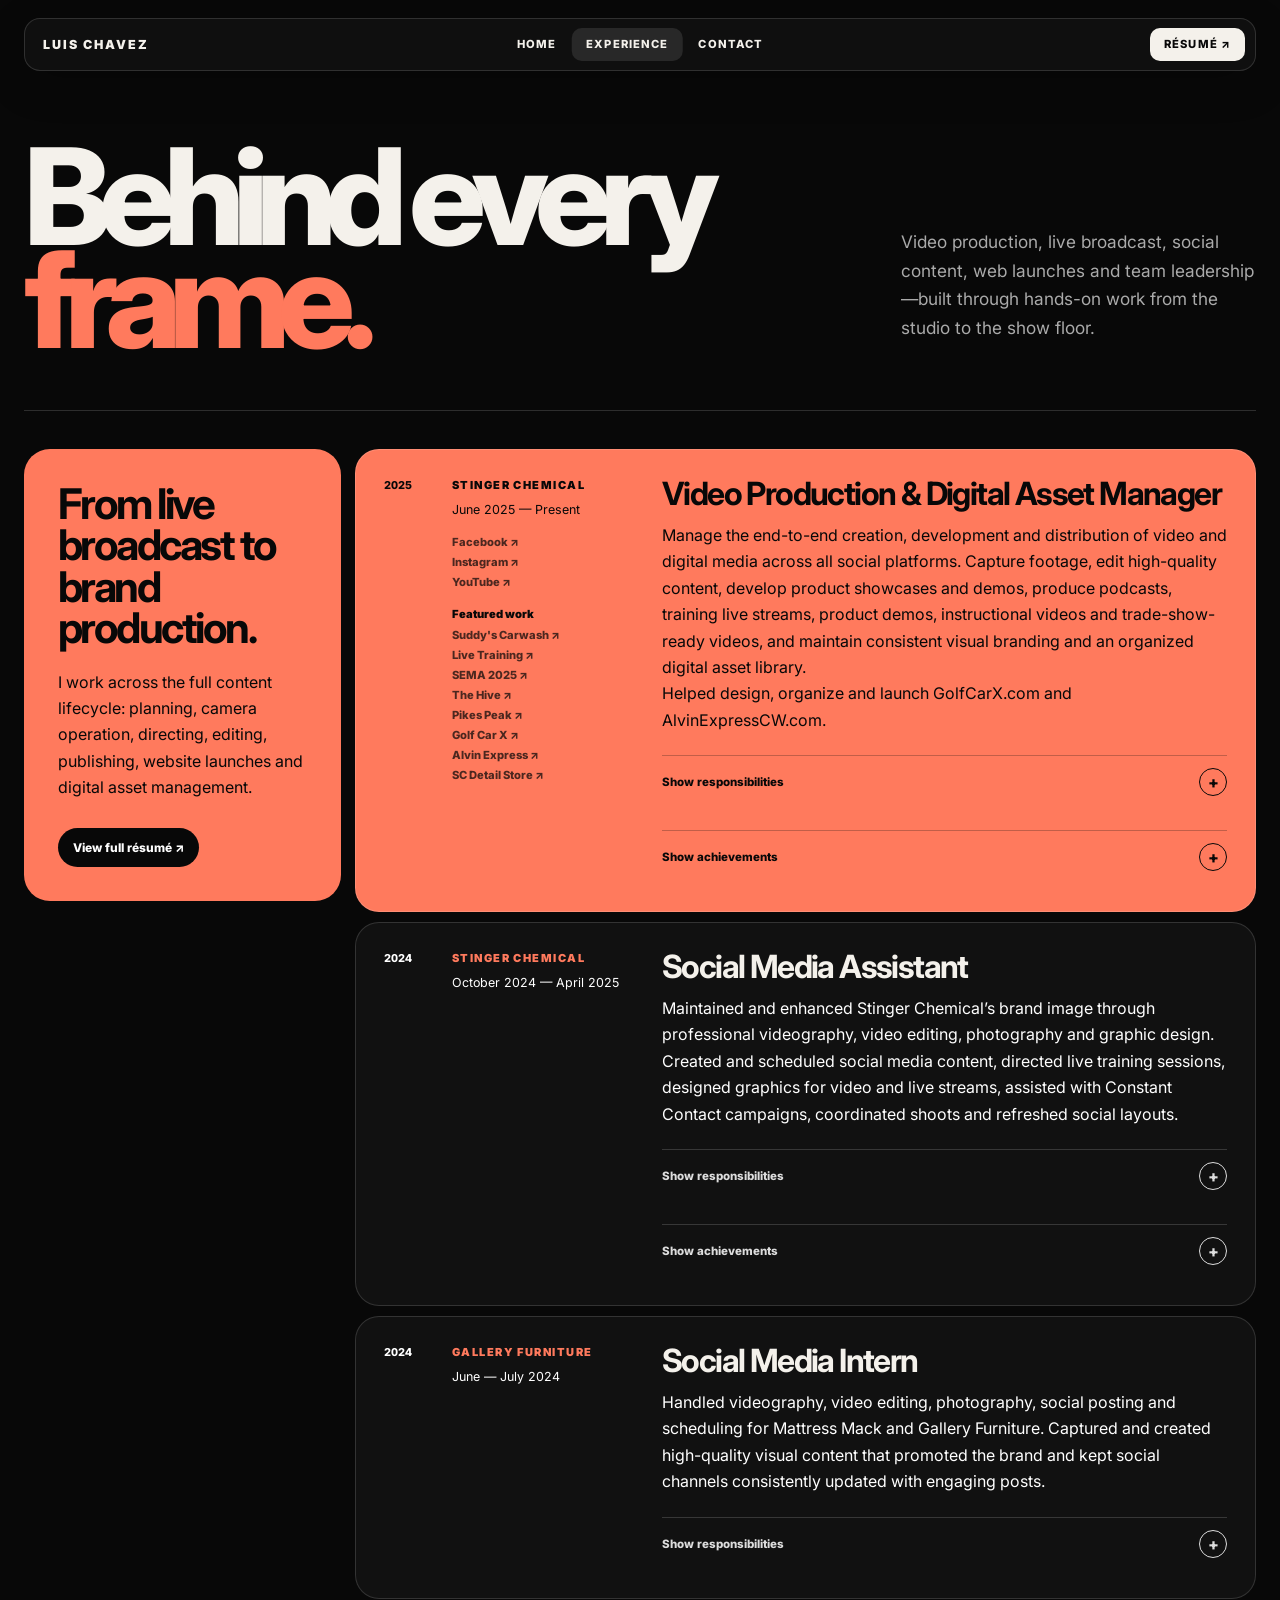
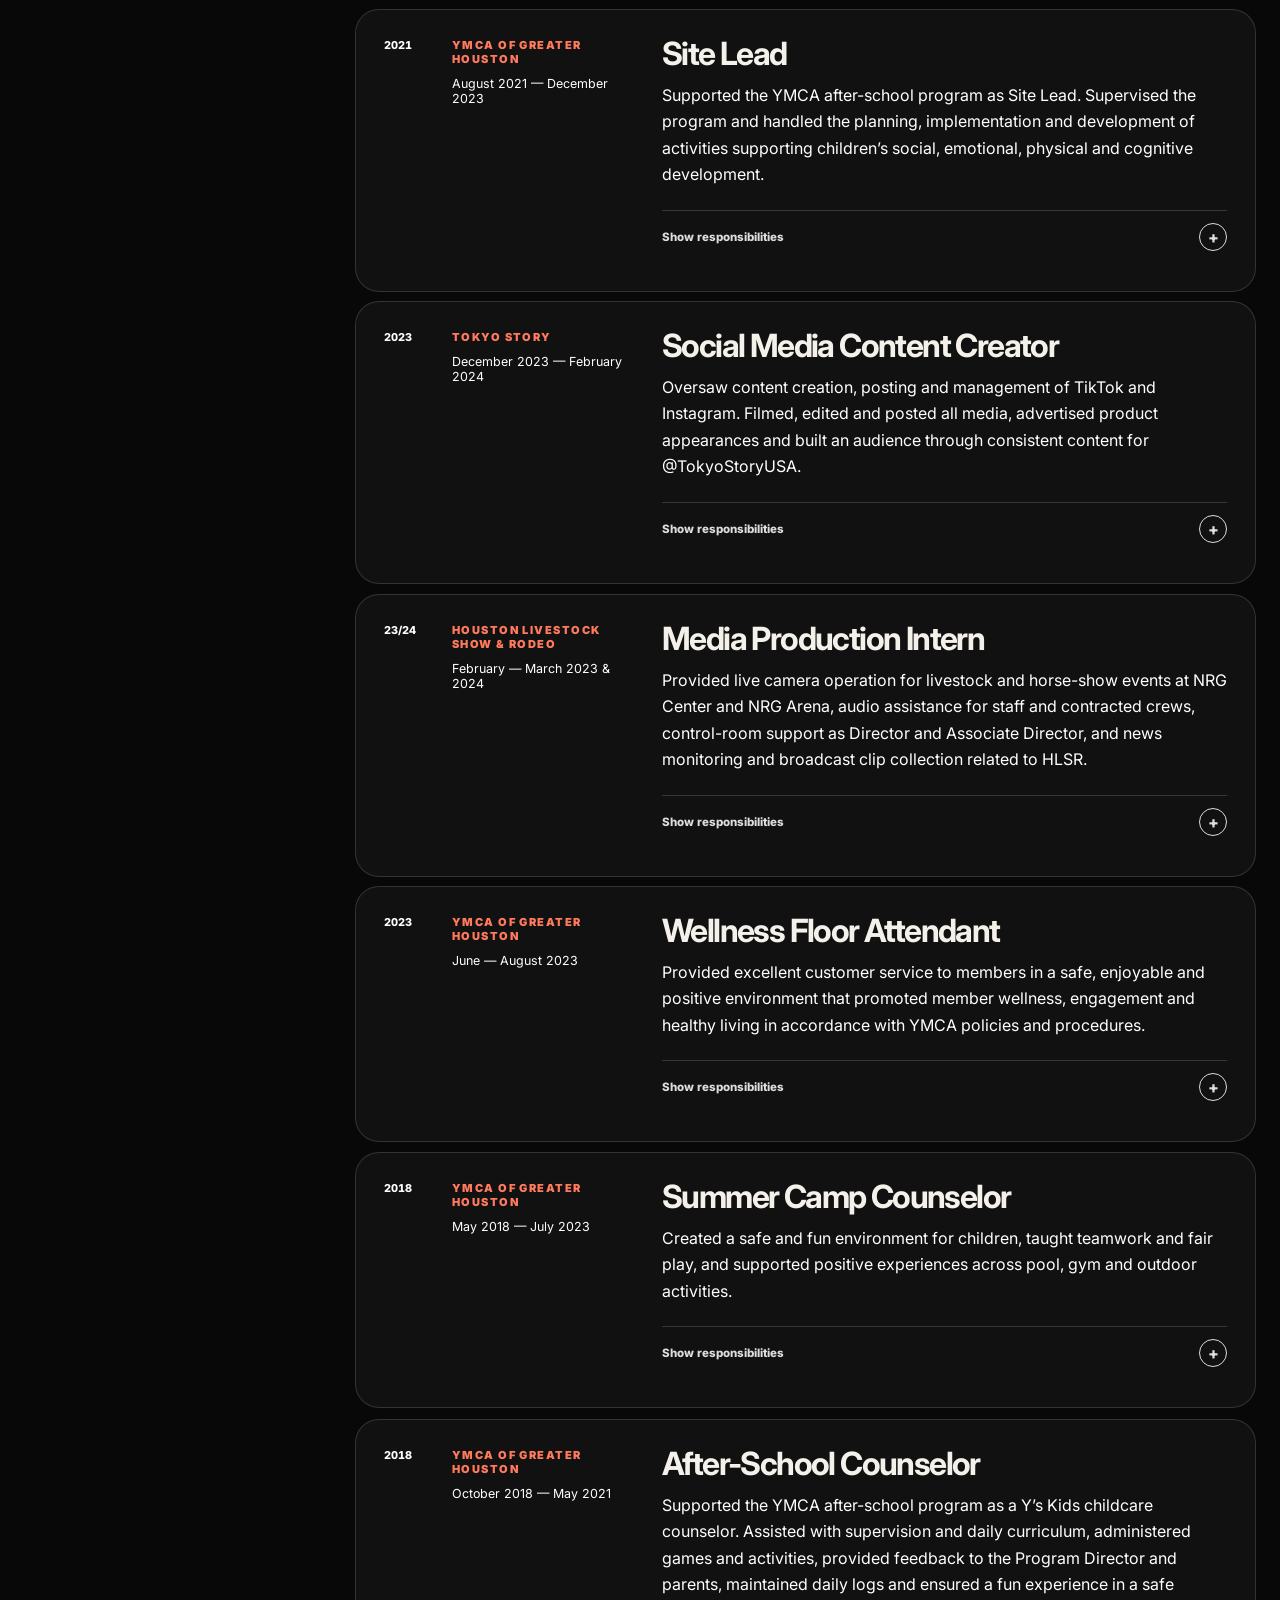
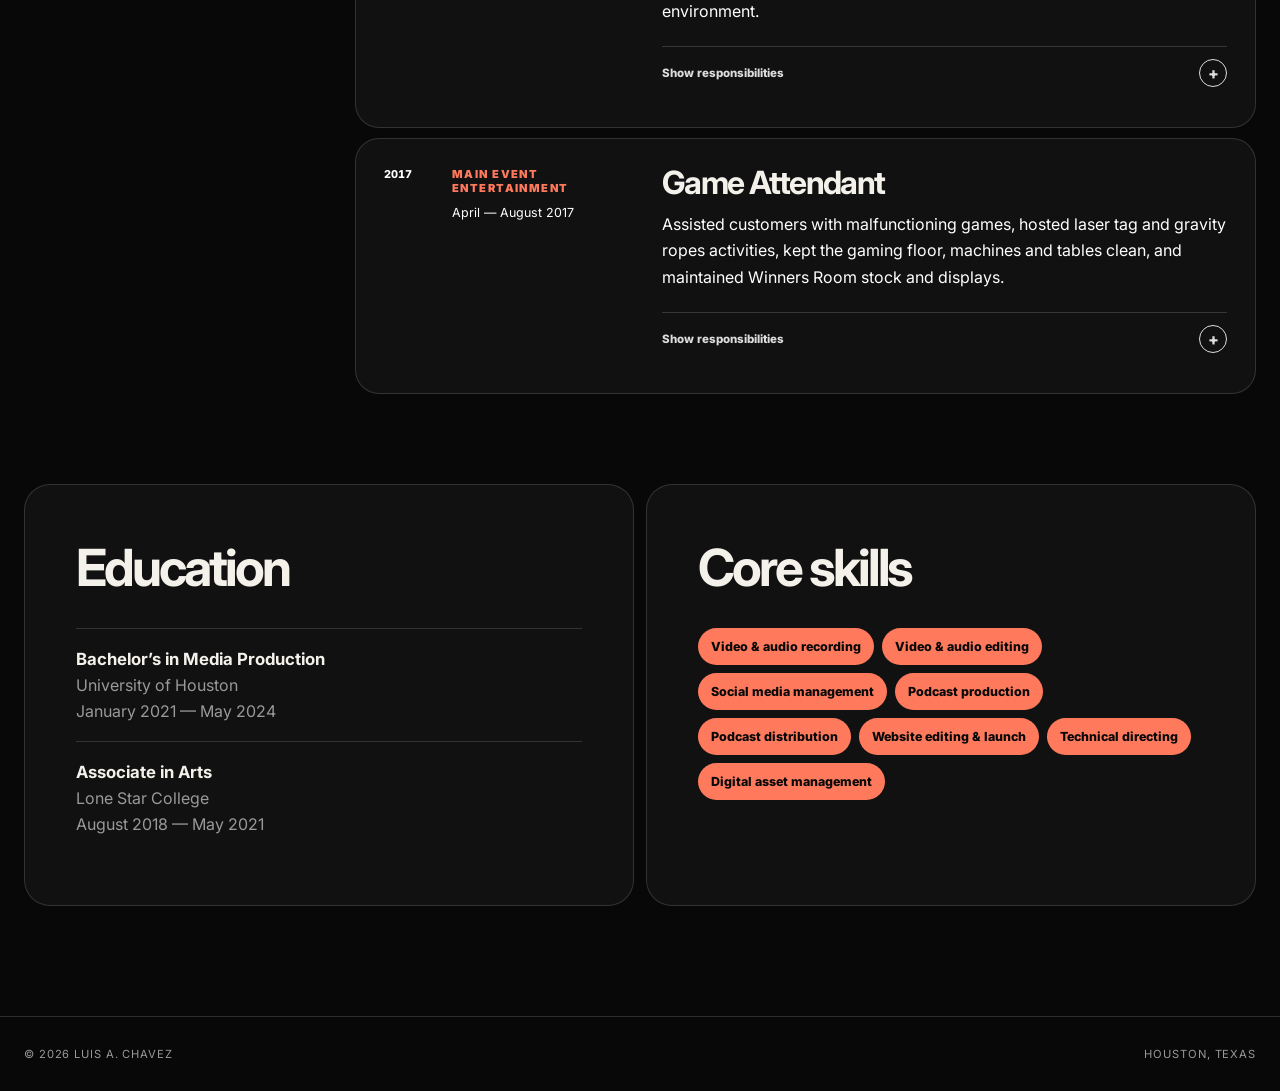
==== commit 73d6a785: "Add files via upload" ====
--- a/experience.html
+++ b/experience.html
@@ -101,6 +101,7 @@
             <!-- Featured work links -->
             <div class="role-work-links">
               <span>Featured work</span>
+              <a href="https://suddyscarwash.com/" target="_blank" rel="noopener">Suddy's Carwash ↗</a>
               <a href="https://www.youtube.com/@stingerchemical/streams" target="_blank" rel="noopener">Live Training ↗</a>
               <a href="https://www.youtube.com/live/Hy9Nc084BDc?si=Mvj7WKtp6MxL7tVA" target="_blank" rel="noopener">SEMA 2025 ↗</a>
               <a href="https://youtube.com/playlist?list=PLmn5A3rLXNUBpi6mNTQ6FqtA9tXo6eHY5&amp;si=DA62KOtz_3HTT7ke" target="_blank" rel="noopener">The Hive ↗</a>
